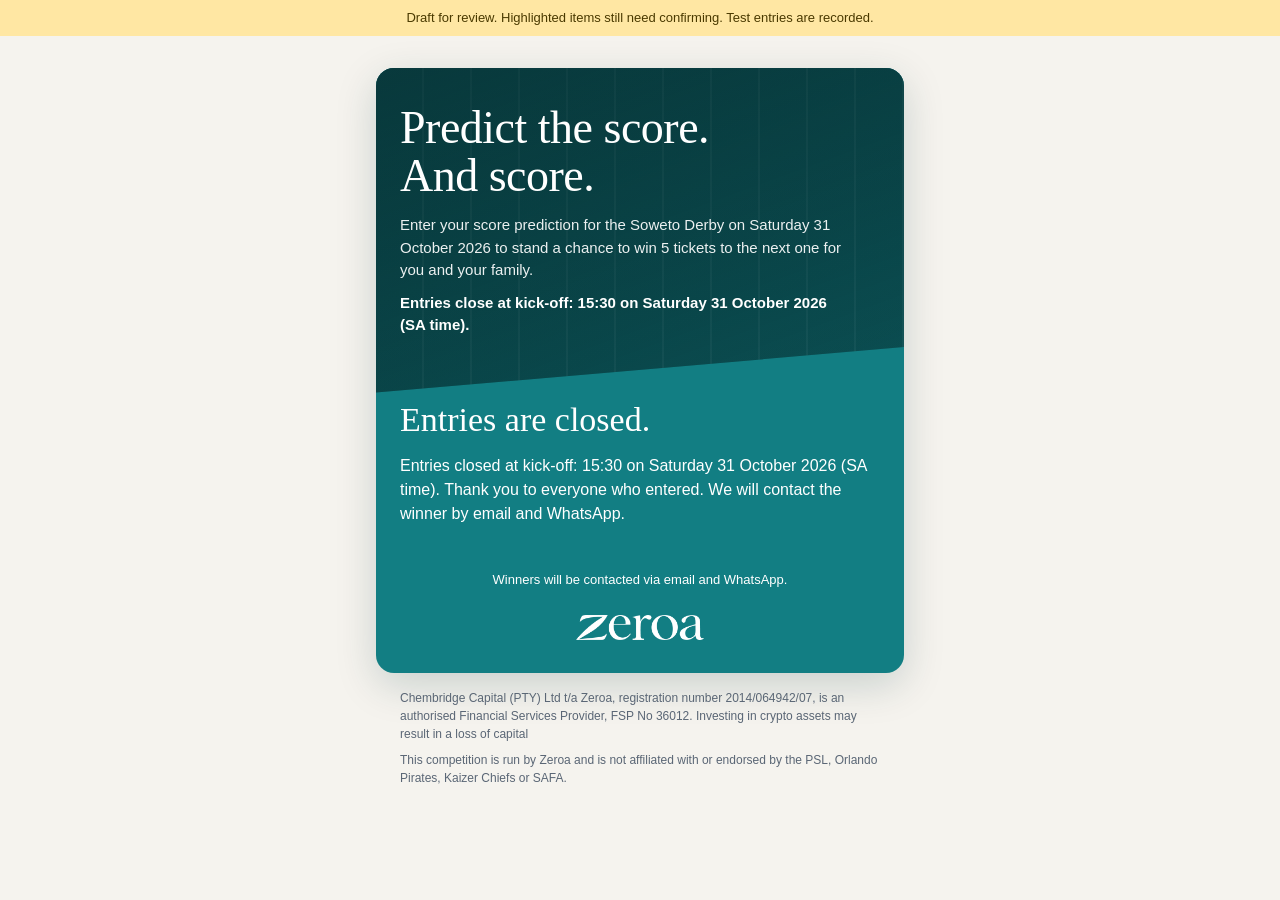
==== index.html @ 10030a1c "Credit partner referral code from ?ref= to CRM Referral_Code and the Join Zeroa link Co-Authored-By:" ====
<!DOCTYPE html>
<html lang="en">
<head>
  <meta charset="UTF-8">
  <meta name="viewport" content="width=device-width, initial-scale=1">
  <meta name="robots" content="noindex">
  <title>Predict the score. And score. | Zeroa</title>
  <meta name="description" content="Predict the full-time score of the Soweto Derby and stand a chance to win 5 tickets to the next Soweto Derby. Free to enter, 18+ only.">
  <link rel="stylesheet" href="style.css?v=4">
</head>
<body>
  <div class="draft-bar" id="draft-bar">Draft for review. Highlighted items still need confirming, and entries are not recorded yet.</div>

  <div class="shell">
    <main class="card" id="card">

      <header class="hero">
        <h1>Predict the score.<br>And score.</h1>
        <p>Enter your score prediction for the Soweto Derby on Saturday 31 October 2026 to stand a chance to win 5 tickets to the next one for you and your family.</p>
        <p class="closes">Entries close at kick-off: <span class="js-close"></span>.</p>
      </header>

      <form class="body entry" id="entry" novalidate>
        <div class="match" role="group" aria-label="Your score prediction" aria-describedby="score-hint">
          <span class="team home">Orlando Pirates</span>
          <input class="score" id="f_pirates" required type="text" inputmode="numeric" pattern="[0-9]*" maxlength="2" aria-label="Orlando Pirates goals" autocomplete="off">
          <span class="dash" aria-hidden="true">-</span>
          <input class="score" id="f_chiefs" required type="text" inputmode="numeric" pattern="[0-9]*" maxlength="2" aria-label="Kaizer Chiefs goals" autocomplete="off">
          <span class="team">Kaizer Chiefs</span>
        </div>
        <p class="hint" id="score-hint">Full-time score, Saturday 31 October 2026</p>
        <div class="err" id="e_score">Enter a score for both teams (0 to 20).</div>

        <div class="grid">
          <div class="field">
            <label class="lbl" for="f_first">First name</label>
            <input class="txt" id="f_first" required type="text" autocomplete="given-name" maxlength="60">
            <div class="err" id="e_first">Enter your first name.</div>
          </div>
          <div class="field">
            <label class="lbl" for="f_last">Last name</label>
            <input class="txt" id="f_last" required type="text" autocomplete="family-name" maxlength="60">
            <div class="err" id="e_last">Enter your last name.</div>
          </div>
          <div class="field full">
            <label class="lbl" for="f_email">Email</label>
            <input class="txt" id="f_email" required type="email" autocomplete="email" maxlength="100">
            <div class="err" id="e_email">Enter a valid email address.</div>
          </div>
          <div class="field full">
            <label class="lbl" for="f_mobile">Mobile number</label>
            <input class="txt" id="f_mobile" required type="tel" autocomplete="tel" maxlength="20" placeholder="082 123 4567">
            <div class="err" id="e_mobile">Enter a South African mobile number.</div>
          </div>
        </div>

        <label class="tick"><input type="checkbox" id="f_adult" required><span data-say="adult">I am 18 or older and live in South Africa.</span></label>
        <div class="err" id="e_adult">You must be 18 or older and live in South Africa to enter.</div>
        <label class="tick"><input type="checkbox" id="f_rules" required><span data-say="rules">I accept the <a href="rules.html" target="_blank" rel="noopener">competition rules</a>.</span></label>
        <div class="err" id="e_rules">Tick the box to accept the rules.</div>

        <button type="submit" class="go" id="go">Enter now</button>
        <div class="err" id="e_send" role="alert">We couldn't confirm your entry. Check your connection and try again. If you have already entered with this email or mobile number, your first entry stands.</div>
        <p class="notice">Free to enter, one entry per person. Zeroa uses your details to run this competition and contact the winner, and keeps them as the law requires. Read <a href="rules.html#privacy" target="_blank" rel="noopener">how we use your details</a> and our <a href="https://www.zeroa.io/privacy-policy" target="_blank" rel="noopener">privacy policy</a>.</p>
      </form>

      <section class="done" id="done" tabindex="-1">
        <h2>You're in.</h2>
        <p>Your prediction:</p>
        <div class="pick" id="pick"></div>
        <p>Entries close at kick-off: <span class="js-close"></span>. If you win, we will contact you by email and WhatsApp within 3 business days of the draw. <span class="tbc">TBC: contact window</span></p>
        <p>Only your first entry counts, so there is no need to enter again.</p>
        <p>You don't need a Zeroa account to enter or to win.</p>
        <a class="join" href="https://www.zeroa.io/" target="_blank" rel="noopener">Join Zeroa</a>
      </section>

      <section class="closed" id="closed" tabindex="-1">
        <h2>Entries are closed.</h2>
        <p>Entries closed at kick-off: <span class="js-close"></span>. Thank you to everyone who entered. We will contact the winner by email and WhatsApp.</p>
      </section>

      <p class="disclaimer">Winners will be contacted via email and WhatsApp.</p>

      <div class="brand"><img src="zeroa-wordmark.png" alt="Zeroa" width="470" height="90"></div>
    </main>

    <footer class="foot">
      <p>Chembridge Capital (PTY) Ltd t/a Zeroa, registration number 2014/064942/07, is an authorised Financial Services Provider, FSP No 36012. Investing in crypto assets may result in a loss of capital</p>
      <p>This competition is run by Zeroa and is not affiliated with or endorsed by the PSL, Orlando Pirates, Kaizer Chiefs or SAFA.</p>
    </footer>
  </div>

  <iframe name="zf_hidden" id="zf_hidden" title="" style="display:none"></iframe>

  <script>
    // Go-live: replace every TBC here and in rules.html with confirmed wording, then switch DRAFT off. That needs
    // Adam's sign-off, the reg 11(5) independent overseer and the attorney's view on Lotteries Act s56(a).
    var CFG = {
      DRAFT: true,
      CLOSE_AT: '2026-10-31T15:30:00+02:00',      // kick-off per Pirates, Chiefs and Stadium Management SA (26 Oct); the Zoho form closes itself at the same moment
      CLOSE_TEXT: '15:30 on Saturday 31 October 2026 (SA time)',
      CAMPAIGN: 'Soweto Derby 31 Oct 2026',
      VERSION: 'SOWETO-v4 26 Oct 2026',
      DELETE_AFTER: '31-Mar-2030'   // CRM Delete After: 3 years (rules 10.2 and 11.1) after the 13 Mar 2027 prize match
    };
    // Zoho form ZeroaSowetoDerby2026 (portal helloze1), mapped to CRM Competition_Entries; its htmlRecords/submit
    // address, the HTML perma and the field link names from Share > Embed > HTML & CSS
    var ZF = {
      action: 'https://forms.zohopublic.com/helloze1/form/ZeroaSowetoDerby2026/formperma/LdjLZlXxpgjAuLz-WsGTv6Q0yoEVy_QcrQnHkFCcOzg/htmlRecords/submit',
      perma: 'LdjLZlXxpgjAuLz-WsGTv6Q0yoEVy_QcrQnHkFCcOzg',
      names: {
        entry: 'SingleLine', first: 'SingleLine1', last: 'SingleLine2', email: 'Email', mobile: 'PhoneNumber_countrycode',
        pirates: 'Number', chiefs: 'Number1', adult: 'DecisionBox1', rules: 'DecisionBox2',
        campaign: 'SingleLine3', version: 'SingleLine7', channel: 'Dropdown',
        utm_source: 'SingleLine4', utm_medium: 'SingleLine5', utm_campaign: 'SingleLine6',
        delete_after: 'Date', wording: 'MultiLine', referral: 'SingleLine8'
      }
    };
    // ?ref=<8-character Zeroa referral code> credits a partner: it goes to CRM Referral_Code with the entry and onto
    // the Join Zeroa link, so a Zeroa sign-up from here is credited too. Kept on the device, so a visitor who scanned
    // a partner QR and comes back later through a plain link still credits that partner.
    var REF = (function () {
      var ok = function (v) { v = (v || '').trim().toUpperCase(); return /^[A-Z0-9]{8}$/.test(v) ? v : ''; };
      var got = ok(new URLSearchParams(location.search).get('ref'));
      try { if (got) localStorage.setItem('zeroa-soweto-ref', got); else got = ok(localStorage.getItem('zeroa-soweto-ref')); } catch (e) {}
      return got;
    })();
    var LIVE = /^https:\/\/forms\.zohopublic\.com\//.test(ZF.action) && ZF.perma !== '';
    var KEY = 'zeroa-soweto-2026-10-31' + (LIVE && !CFG.DRAFT ? '' : '-draft');
    var OK_MESSAGE = 'zeroa-soweto-ok';   // ok.html sends this once Zoho has accepted the entry and redirected to it
    // same check the Amone form uses: anything that passes here, Zoho also accepts (tested 30 Sep)
    var EMAIL = /^[^@\s,]+@([A-Za-z0-9]([A-Za-z0-9-]*[A-Za-z0-9])?\.)+[A-Za-z]{2,}$/;

    var $ = function (id) { return document.getElementById(id); };
    if (CFG.DRAFT || !LIVE || document.querySelector('.tbc')) document.body.classList.add('draft');
    if (LIVE) $('draft-bar').textContent = 'Draft for review. Highlighted items still need confirming. Test entries are recorded.';
    Array.prototype.forEach.call(document.querySelectorAll('.js-close'), function (el) { el.textContent = CFG.CLOSE_TEXT; });
    if (REF) document.querySelector('.join').href = 'https://www.zeroa.io/?ref=' + REF;

    function store(get, value) {
      try { if (get) return JSON.parse(localStorage.getItem(KEY)); localStorage.setItem(KEY, JSON.stringify(value)); } catch (e) {}
      return null;
    }
    function isClosed() { return Date.now() >= new Date(CFG.CLOSE_AT).getTime(); }
    function show(state) { $('card').className = 'card' + (state ? ' state-' + state : ''); if (state) $(state).focus(); }
    function showDone(p, c) { $('pick').textContent = 'Orlando Pirates ' + p + ' - ' + c + ' Kaizer Chiefs'; show('done'); }

    // 082 123 4567, 0821234567, 821234567, +27 82 123 4567, +27 (0)82 123 4567, 0027821234567 and 27821234567 all
    // become +27821234567; landlines, 0800, 086x and 087 numbers are refused
    function mobile(raw) {
      var d = raw.replace(/[\s\-().]/g, '').replace(/^00/, '+').replace(/^\+?270/, '0');
      if (/^0(6\d|7\d|8[1-5])\d{7}$/.test(d)) return '+27' + d.slice(1);
      if (/^(6\d|7\d|8[1-5])\d{7}$/.test(d)) return '+27' + d;
      if (/^\+?27(6\d|7\d|8[1-5])\d{7}$/.test(d)) return '+' + d.replace(/^\+/, '');
      return '';
    }
    function goals(el) { var v = el.value.trim(); return /^\d{1,2}$/.test(v) && +v <= 20 ? String(+v) : ''; }
    function mark(id, ok, els) {
      $('e_' + id).classList.toggle('show', !ok);
      (els || [$('f_' + id)]).forEach(function (el) {
        if (el.type !== 'checkbox') el.classList.toggle('bad', !ok);
        el.setAttribute('aria-invalid', ok ? 'false' : 'true');
        if (ok) el.removeAttribute('aria-describedby'); else el.setAttribute('aria-describedby', 'e_' + id);
      });
      return ok;
    }
    function say(name) { return document.querySelector('[data-say="' + name + '"]').textContent.replace(/\s+/g, ' ').trim(); }

    // Posts through the hidden frame and waits for Zoho's thank-you redirect to land on ok.html. A duplicate email or
    // mobile, a closed form or a bad field gets a Zoho error page instead, so no message arrives and the visitor is told.
    function send(fields, done, fail) {
      var frame = $('zf_hidden'), timer;
      function finish(ok) { clearTimeout(timer); window.removeEventListener('message', listen); ok ? done() : fail(); }
      function listen(ev) { if (ev.source === frame.contentWindow && ev.data === OK_MESSAGE) finish(true); }
      window.addEventListener('message', listen);
      timer = setTimeout(function () { finish(false); }, 20000);
      var f = document.createElement('form');
      f.method = 'POST'; f.action = ZF.action; f.target = 'zf_hidden'; f.style.display = 'none';
      function add(name, value) { var i = document.createElement('input'); i.type = 'hidden'; i.name = name; i.value = value; f.appendChild(i); }
      add('formperma', ZF.perma);
      add('zf_redirect_url', new URL('ok.html', location.href).href);
      Object.keys(fields).forEach(function (k) { if (fields[k] !== null) add(ZF.names[k], fields[k]); });
      document.body.appendChild(f); f.submit(); f.remove();
    }

    $('entry').addEventListener('submit', function (ev) {
      ev.preventDefault();
      if (isClosed()) { show('closed'); return; }
      $('e_send').classList.remove('show');
      var p = goals($('f_pirates')), c = goals($('f_chiefs'));
      var first = $('f_first').value.trim(), last = $('f_last').value.trim();
      var email = $('f_email').value.trim(), mob = mobile($('f_mobile').value);
      var ok = mark('score', p !== '' && c !== '', [$('f_pirates'), $('f_chiefs')])
        & mark('first', !!first) & mark('last', !!last) & mark('email', EMAIL.test(email)) & mark('mobile', !!mob)
        & mark('adult', $('f_adult').checked) & mark('rules', $('f_rules').checked);
      if (!ok) { document.querySelector('[aria-invalid="true"]').focus(); return; }

      var q = new URLSearchParams(location.search);
      var param = function (k) { return (q.get(k) || '').slice(0, 100); };
      var fields = {
        // CRM has no score fields yet, so the record name carries the prediction
        entry: (first + ' ' + last).slice(0, 90) + ' | Pirates ' + p + '-' + c + ' Chiefs',
        first: first, last: last, email: email, mobile: mob, pirates: p, chiefs: c,
        adult: 'on', rules: 'on',   // Zoho rejects a tick sent as anything but "on"
        campaign: CFG.CAMPAIGN, version: CFG.VERSION,
        channel: param('utm_medium').toLowerCase() === 'qr' ? 'QR' : 'Link',
        utm_source: param('utm_source'), utm_medium: param('utm_medium'), utm_campaign: param('utm_campaign'),
        delete_after: CFG.DELETE_AFTER,
        referral: REF || null,
        // the exact wording each person agreed to, kept with their entry
        wording: [CFG.VERSION, 'Ticked: ' + say('adult'), 'Ticked: ' + say('rules')].join('\n')
      };
      function done() { store(false, { p: p, c: c, at: new Date().toISOString() }); showDone(p, c); }
      if (!LIVE) { done(); return; }
      var go = $('go');
      go.disabled = true; go.textContent = 'Sending...';
      send(fields, done, function () {
        go.disabled = false; go.textContent = 'Enter now';
        $('e_send').classList.add('show');
        go.focus();
      });
    });

    // keep the score boxes to digits
    ['f_pirates', 'f_chiefs'].forEach(function (id) {
      $(id).addEventListener('input', function () { this.value = this.value.replace(/\D/g, '').slice(0, 2); });
    });

    // ?new=1 lets a tester enter again from the same device
    var seen = new URLSearchParams(location.search).get('new') === '1' ? null : store(true);
    if (isClosed()) $('card').className = 'card state-closed';
    else if (seen && seen.p !== undefined) showDone(seen.p, seen.c);

    // a page left open switches to closed at kick-off; the submit handler and the Zoho form also refuse late entries
    var left = new Date(CFG.CLOSE_AT).getTime() - Date.now();
    if (left > 0 && left < 2147483647) setTimeout(function () { if (!/state-done/.test($('card').className)) show('closed'); }, left);
  </script>
</body>
</html>
---- style.css ----
/* Soweto Derby competition: Adam Kramer's slide 6 mock (teal card on cream), brand tokens from Zeroa KB build/cream/brand.css */
:root {
  --bg: #f5f3ee;
  --ink: #1e2a38;
  --muted: #5a6675;
  --teal: #127e83;
  --teal-deep: #0b5357;
  --teal-dark: #08393c;
  --line: rgba(255, 255, 255, 0.28);
  --bad: #ffb4a8;
  --serif: Georgia, "Georgia Pro", "Times New Roman", serif;
  --sans: "Segoe UI", Arial, Helvetica, sans-serif;
}
* { box-sizing: border-box; }
html, body { margin: 0; padding: 0; }
body { background: var(--bg); color: var(--ink); font: 16px/1.5 var(--sans); -webkit-text-size-adjust: 100%; }
a { color: inherit; }

/* review build only: shows until DRAFT is switched off in the page script */
.draft-bar { display: none; background: #ffe7a3; color: #4a3a00; font-size: 13px; padding: 8px 16px; text-align: center; }
.draft .draft-bar { display: block; }
.tbc { display: none; }
.draft .tbc { display: inline; background: #ffe7a3; color: #4a3a00; border-radius: 3px; padding: 0 4px; font-size: 0.85em; font-weight: 600; }

.shell { max-width: 560px; margin: 0 auto; padding: 0 0 32px; }
.card { background: var(--teal); color: #fff; overflow: hidden; }
@media (min-width: 600px) { .shell { padding: 32px 16px 48px; } .card { border-radius: 18px; box-shadow: 0 12px 40px rgba(8, 57, 60, 0.18); } }

/* hero: Adam's photo goes in --hero-img when he sends it; until then a pitch-line gradient holds the space */
.hero { position: relative; padding: 36px 24px 56px; background:
    linear-gradient(160deg, rgba(8, 57, 60, 0.55), rgba(8, 57, 60, 0.15)),
    var(--hero-img, repeating-linear-gradient(90deg, transparent 0 46px, rgba(255, 255, 255, 0.05) 46px 48px)),
    linear-gradient(160deg, var(--teal-dark), var(--teal-deep));
  background-size: cover; background-position: center; clip-path: polygon(0 0, 100% 0, 100% 86%, 0 100%); }
.hero h1 { font: 400 clamp(34px, 9vw, 46px)/1.05 var(--serif); margin: 0 0 14px; letter-spacing: -0.5px; }
.hero p { margin: 0; max-width: 30em; font-size: 15px; color: rgba(255, 255, 255, 0.92); }
.hero .closes { margin-top: 10px; font-weight: 600; color: #fff; }

.body { padding: 8px 24px 28px; }
.match { display: grid; grid-template-columns: 1fr auto auto auto 1fr; align-items: center; gap: 10px; margin: 6px 0 4px; }
.match .team { font-weight: 600; font-size: 16px; line-height: 1.2; }
.match .team.home { text-align: right; }
.match .dash { font-size: 22px; opacity: 0.85; }
.score { width: 54px; height: 54px; border: 2px solid transparent; border-radius: 10px; background: #fff; color: var(--ink);
  font: 600 26px var(--sans); text-align: center; -moz-appearance: textfield; }
.score::-webkit-outer-spin-button, .score::-webkit-inner-spin-button { -webkit-appearance: none; margin: 0; }
.hint { font-size: 13px; color: #fff; text-align: center; margin: 4px 0 18px; }

.grid { display: grid; grid-template-columns: 1fr 1fr; gap: 0 14px; }
.field { margin-bottom: 12px; }
.field.full { grid-column: 1 / -1; }
@media (max-width: 380px) { .grid { grid-template-columns: 1fr; } }
label.lbl { display: block; font-size: 14px; font-weight: 500; margin-bottom: 4px; }
input.txt { width: 100%; height: 46px; border: 2px solid transparent; border-radius: 10px; background: #fff; color: var(--ink); padding: 10px 12px; font: 16px var(--sans); }
input.bad, .score.bad { border-color: var(--bad); }
input.txt:focus, .score:focus { outline: none; border-color: #ffd36b; }
.err { display: none; background: #fff1ef; color: #a1261b; font-size: 13px; font-weight: 600; border-radius: 6px; padding: 4px 8px; margin-top: 6px; }
.err.show { display: block; }

.tick { display: flex; gap: 10px; align-items: flex-start; margin: 10px 0 2px; font-size: 14px; cursor: pointer; }
.tick input { width: 20px; height: 20px; min-width: 20px; margin: 1px 0 0; accent-color: #fff; cursor: pointer; }
.go { display: block; width: 100%; margin-top: 18px; border: 0; border-radius: 28px; background: #fff; color: var(--teal-deep);
  font: 700 17px var(--sans); padding: 15px 0; cursor: pointer; }
.go:hover { background: #e9f4f4; }
.go:focus-visible, .tick input:focus-visible { outline: 3px solid #ffd36b; outline-offset: 2px; }
.notice { font-size: 12.5px; color: #fff; margin: 12px 0 0; }
.go:disabled { opacity: 0.7; cursor: wait; }

.disclaimer { margin: 0; padding: 0 24px 4px; font-size: 13px; color: #fff; text-align: center; }

.brand { text-align: center; padding: 22px 24px 26px; }
.brand img { width: 128px; height: auto; filter: brightness(0) invert(1); }

.done, .closed { display: none; padding: 8px 24px 28px; }
.done h2, .closed h2 { font: 400 34px/1.1 var(--serif); margin: 0 0 12px; }
.pick { background: rgba(8, 57, 60, 0.35); border-radius: 12px; padding: 14px 16px; margin: 14px 0; font-size: 18px; font-weight: 600; text-align: center; }
.join { display: inline-block; margin-top: 8px; background: #fff; color: var(--teal-deep); border-radius: 22px; padding: 11px 20px; font-weight: 700; text-decoration: none; }
.state-done .entry, .state-closed .entry { display: none; }
.state-done .done { display: block; }
.state-closed .closed { display: block; }

.foot { color: var(--muted); font-size: 12px; line-height: 1.5; padding: 16px 24px 0; }
.foot p { margin: 0 0 8px; }

/* rules page */
.doc { max-width: 760px; margin: 0 auto; padding: 24px 20px 48px; color: var(--ink); }
.doc h1 { font: 400 32px/1.15 var(--serif); color: var(--teal-deep); margin: 8px 0 4px; }
.doc h2 { font: 600 17px var(--sans); color: var(--teal-deep); margin: 26px 0 8px; }
.doc p, .doc li { font-size: 15px; }
.doc ol, .doc ul { padding-left: 22px; }
.doc .meta { color: var(--muted); font-size: 14px; }
.doc .back { color: var(--teal-deep); font-weight: 600; text-decoration: none; }
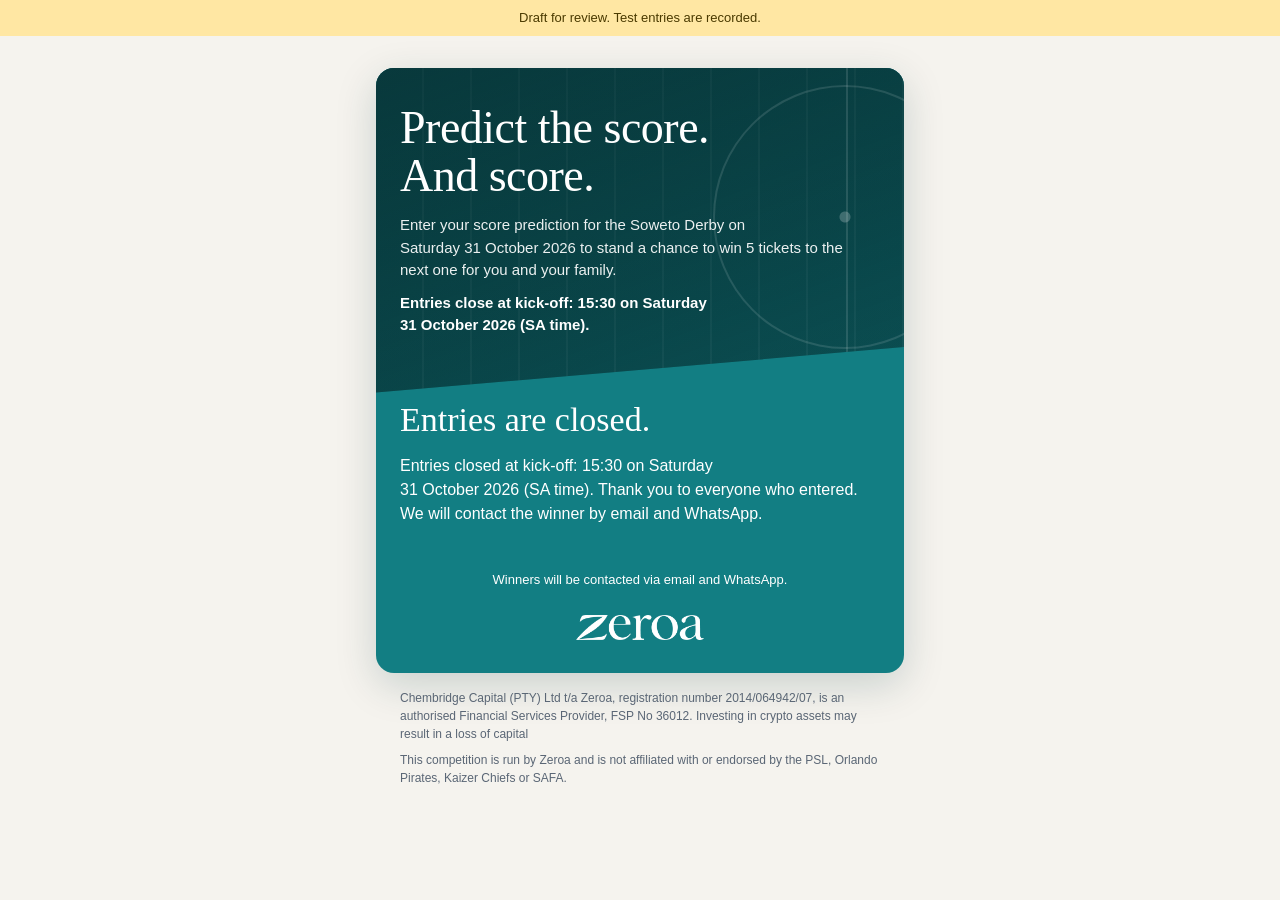
==== commit 6392d01f: "Polish: pitch markings in the hero, clean line wraps, accurate draft bar Co-Authored-By: Claude Opus" ====
--- a/index.html
+++ b/index.html
@@ -1,239 +1,252 @@
-<!DOCTYPE html>
-<html lang="en">
-<head>
-  <meta charset="UTF-8">
-  <meta name="viewport" content="width=device-width, initial-scale=1">
-  <meta name="robots" content="noindex">
-  <title>Predict the score. And score. | Zeroa</title>
-  <meta name="description" content="Predict the full-time score of the Soweto Derby and stand a chance to win 5 tickets to the next Soweto Derby. Free to enter, 18+ only.">
-  <link rel="stylesheet" href="style.css?v=4">
-</head>
-<body>
-  <div class="draft-bar" id="draft-bar">Draft for review. Highlighted items still need confirming, and entries are not recorded yet.</div>
-
-  <div class="shell">
-    <main class="card" id="card">
-
-      <header class="hero">
-        <h1>Predict the score.<br>And score.</h1>
-        <p>Enter your score prediction for the Soweto Derby on Saturday 31 October 2026 to stand a chance to win 5 tickets to the next one for you and your family.</p>
-        <p class="closes">Entries close at kick-off: <span class="js-close"></span>.</p>
-      </header>
-
-      <form class="body entry" id="entry" novalidate>
-        <div class="match" role="group" aria-label="Your score prediction" aria-describedby="score-hint">
-          <span class="team home">Orlando Pirates</span>
-          <input class="score" id="f_pirates" required type="text" inputmode="numeric" pattern="[0-9]*" maxlength="2" aria-label="Orlando Pirates goals" autocomplete="off">
-          <span class="dash" aria-hidden="true">-</span>
-          <input class="score" id="f_chiefs" required type="text" inputmode="numeric" pattern="[0-9]*" maxlength="2" aria-label="Kaizer Chiefs goals" autocomplete="off">
-          <span class="team">Kaizer Chiefs</span>
-        </div>
-        <p class="hint" id="score-hint">Full-time score, Saturday 31 October 2026</p>
-        <div class="err" id="e_score">Enter a score for both teams (0 to 20).</div>
-
-        <div class="grid">
-          <div class="field">
-            <label class="lbl" for="f_first">First name</label>
-            <input class="txt" id="f_first" required type="text" autocomplete="given-name" maxlength="60">
-            <div class="err" id="e_first">Enter your first name.</div>
-          </div>
-          <div class="field">
-            <label class="lbl" for="f_last">Last name</label>
-            <input class="txt" id="f_last" required type="text" autocomplete="family-name" maxlength="60">
-            <div class="err" id="e_last">Enter your last name.</div>
-          </div>
-          <div class="field full">
-            <label class="lbl" for="f_email">Email</label>
-            <input class="txt" id="f_email" required type="email" autocomplete="email" maxlength="100">
-            <div class="err" id="e_email">Enter a valid email address.</div>
-          </div>
-          <div class="field full">
-            <label class="lbl" for="f_mobile">Mobile number</label>
-            <input class="txt" id="f_mobile" required type="tel" autocomplete="tel" maxlength="20" placeholder="082 123 4567">
-            <div class="err" id="e_mobile">Enter a South African mobile number.</div>
-          </div>
-        </div>
-
-        <label class="tick"><input type="checkbox" id="f_adult" required><span data-say="adult">I am 18 or older and live in South Africa.</span></label>
-        <div class="err" id="e_adult">You must be 18 or older and live in South Africa to enter.</div>
-        <label class="tick"><input type="checkbox" id="f_rules" required><span data-say="rules">I accept the <a href="rules.html" target="_blank" rel="noopener">competition rules</a>.</span></label>
-        <div class="err" id="e_rules">Tick the box to accept the rules.</div>
-
-        <button type="submit" class="go" id="go">Enter now</button>
-        <div class="err" id="e_send" role="alert">We couldn't confirm your entry. Check your connection and try again. If you have already entered with this email or mobile number, your first entry stands.</div>
-        <p class="notice">Free to enter, one entry per person. Zeroa uses your details to run this competition and contact the winner, and keeps them as the law requires. Read <a href="rules.html#privacy" target="_blank" rel="noopener">how we use your details</a> and our <a href="https://www.zeroa.io/privacy-policy" target="_blank" rel="noopener">privacy policy</a>.</p>
-      </form>
-
-      <section class="done" id="done" tabindex="-1">
-        <h2>You're in.</h2>
-        <p>Your prediction:</p>
-        <div class="pick" id="pick"></div>
-        <p>Entries close at kick-off: <span class="js-close"></span>. If you win, we will contact you by email and WhatsApp within 3 business days of the draw. <span class="tbc">TBC: contact window</span></p>
-        <p>Only your first entry counts, so there is no need to enter again.</p>
-        <p>You don't need a Zeroa account to enter or to win.</p>
-        <a class="join" href="https://www.zeroa.io/" target="_blank" rel="noopener">Join Zeroa</a>
-      </section>
-
-      <section class="closed" id="closed" tabindex="-1">
-        <h2>Entries are closed.</h2>
-        <p>Entries closed at kick-off: <span class="js-close"></span>. Thank you to everyone who entered. We will contact the winner by email and WhatsApp.</p>
-      </section>
-
-      <p class="disclaimer">Winners will be contacted via email and WhatsApp.</p>
-
-      <div class="brand"><img src="zeroa-wordmark.png" alt="Zeroa" width="470" height="90"></div>
-    </main>
-
-    <footer class="foot">
-      <p>Chembridge Capital (PTY) Ltd t/a Zeroa, registration number 2014/064942/07, is an authorised Financial Services Provider, FSP No 36012. Investing in crypto assets may result in a loss of capital</p>
-      <p>This competition is run by Zeroa and is not affiliated with or endorsed by the PSL, Orlando Pirates, Kaizer Chiefs or SAFA.</p>
-    </footer>
-  </div>
-
-  <iframe name="zf_hidden" id="zf_hidden" title="" style="display:none"></iframe>
-
-  <script>
-    // Go-live: replace every TBC here and in rules.html with confirmed wording, then switch DRAFT off. That needs
-    // Adam's sign-off, the reg 11(5) independent overseer and the attorney's view on Lotteries Act s56(a).
-    var CFG = {
-      DRAFT: true,
-      CLOSE_AT: '2026-10-31T15:30:00+02:00',      // kick-off per Pirates, Chiefs and Stadium Management SA (26 Oct); the Zoho form closes itself at the same moment
-      CLOSE_TEXT: '15:30 on Saturday 31 October 2026 (SA time)',
-      CAMPAIGN: 'Soweto Derby 31 Oct 2026',
-      VERSION: 'SOWETO-v4 26 Oct 2026',
-      DELETE_AFTER: '31-Mar-2030'   // CRM Delete After: 3 years (rules 10.2 and 11.1) after the 13 Mar 2027 prize match
-    };
-    // Zoho form ZeroaSowetoDerby2026 (portal helloze1), mapped to CRM Competition_Entries; its htmlRecords/submit
-    // address, the HTML perma and the field link names from Share > Embed > HTML & CSS
-    var ZF = {
-      action: 'https://forms.zohopublic.com/helloze1/form/ZeroaSowetoDerby2026/formperma/LdjLZlXxpgjAuLz-WsGTv6Q0yoEVy_QcrQnHkFCcOzg/htmlRecords/submit',
-      perma: 'LdjLZlXxpgjAuLz-WsGTv6Q0yoEVy_QcrQnHkFCcOzg',
-      names: {
-        entry: 'SingleLine', first: 'SingleLine1', last: 'SingleLine2', email: 'Email', mobile: 'PhoneNumber_countrycode',
-        pirates: 'Number', chiefs: 'Number1', adult: 'DecisionBox1', rules: 'DecisionBox2',
-        campaign: 'SingleLine3', version: 'SingleLine7', channel: 'Dropdown',
-        utm_source: 'SingleLine4', utm_medium: 'SingleLine5', utm_campaign: 'SingleLine6',
-        delete_after: 'Date', wording: 'MultiLine', referral: 'SingleLine8'
-      }
-    };
-    // ?ref=<8-character Zeroa referral code> credits a partner: it goes to CRM Referral_Code with the entry and onto
-    // the Join Zeroa link, so a Zeroa sign-up from here is credited too. Kept on the device, so a visitor who scanned
-    // a partner QR and comes back later through a plain link still credits that partner.
-    var REF = (function () {
-      var ok = function (v) { v = (v || '').trim().toUpperCase(); return /^[A-Z0-9]{8}$/.test(v) ? v : ''; };
-      var got = ok(new URLSearchParams(location.search).get('ref'));
-      try { if (got) localStorage.setItem('zeroa-soweto-ref', got); else got = ok(localStorage.getItem('zeroa-soweto-ref')); } catch (e) {}
-      return got;
-    })();
-    var LIVE = /^https:\/\/forms\.zohopublic\.com\//.test(ZF.action) && ZF.perma !== '';
-    var KEY = 'zeroa-soweto-2026-10-31' + (LIVE && !CFG.DRAFT ? '' : '-draft');
-    var OK_MESSAGE = 'zeroa-soweto-ok';   // ok.html sends this once Zoho has accepted the entry and redirected to it
-    // same check the Amone form uses: anything that passes here, Zoho also accepts (tested 30 Sep)
-    var EMAIL = /^[^@\s,]+@([A-Za-z0-9]([A-Za-z0-9-]*[A-Za-z0-9])?\.)+[A-Za-z]{2,}$/;
-
-    var $ = function (id) { return document.getElementById(id); };
-    if (CFG.DRAFT || !LIVE || document.querySelector('.tbc')) document.body.classList.add('draft');
-    if (LIVE) $('draft-bar').textContent = 'Draft for review. Highlighted items still need confirming. Test entries are recorded.';
-    Array.prototype.forEach.call(document.querySelectorAll('.js-close'), function (el) { el.textContent = CFG.CLOSE_TEXT; });
-    if (REF) document.querySelector('.join').href = 'https://www.zeroa.io/?ref=' + REF;
-
-    function store(get, value) {
-      try { if (get) return JSON.parse(localStorage.getItem(KEY)); localStorage.setItem(KEY, JSON.stringify(value)); } catch (e) {}
-      return null;
-    }
-    function isClosed() { return Date.now() >= new Date(CFG.CLOSE_AT).getTime(); }
-    function show(state) { $('card').className = 'card' + (state ? ' state-' + state : ''); if (state) $(state).focus(); }
-    function showDone(p, c) { $('pick').textContent = 'Orlando Pirates ' + p + ' - ' + c + ' Kaizer Chiefs'; show('done'); }
-
-    // 082 123 4567, 0821234567, 821234567, +27 82 123 4567, +27 (0)82 123 4567, 0027821234567 and 27821234567 all
-    // become +27821234567; landlines, 0800, 086x and 087 numbers are refused
-    function mobile(raw) {
-      var d = raw.replace(/[\s\-().]/g, '').replace(/^00/, '+').replace(/^\+?270/, '0');
-      if (/^0(6\d|7\d|8[1-5])\d{7}$/.test(d)) return '+27' + d.slice(1);
-      if (/^(6\d|7\d|8[1-5])\d{7}$/.test(d)) return '+27' + d;
-      if (/^\+?27(6\d|7\d|8[1-5])\d{7}$/.test(d)) return '+' + d.replace(/^\+/, '');
-      return '';
-    }
-    function goals(el) { var v = el.value.trim(); return /^\d{1,2}$/.test(v) && +v <= 20 ? String(+v) : ''; }
-    function mark(id, ok, els) {
-      $('e_' + id).classList.toggle('show', !ok);
-      (els || [$('f_' + id)]).forEach(function (el) {
-        if (el.type !== 'checkbox') el.classList.toggle('bad', !ok);
-        el.setAttribute('aria-invalid', ok ? 'false' : 'true');
-        if (ok) el.removeAttribute('aria-describedby'); else el.setAttribute('aria-describedby', 'e_' + id);
-      });
-      return ok;
-    }
-    function say(name) { return document.querySelector('[data-say="' + name + '"]').textContent.replace(/\s+/g, ' ').trim(); }
-
-    // Posts through the hidden frame and waits for Zoho's thank-you redirect to land on ok.html. A duplicate email or
-    // mobile, a closed form or a bad field gets a Zoho error page instead, so no message arrives and the visitor is told.
-    function send(fields, done, fail) {
-      var frame = $('zf_hidden'), timer;
-      function finish(ok) { clearTimeout(timer); window.removeEventListener('message', listen); ok ? done() : fail(); }
-      function listen(ev) { if (ev.source === frame.contentWindow && ev.data === OK_MESSAGE) finish(true); }
-      window.addEventListener('message', listen);
-      timer = setTimeout(function () { finish(false); }, 20000);
-      var f = document.createElement('form');
-      f.method = 'POST'; f.action = ZF.action; f.target = 'zf_hidden'; f.style.display = 'none';
-      function add(name, value) { var i = document.createElement('input'); i.type = 'hidden'; i.name = name; i.value = value; f.appendChild(i); }
-      add('formperma', ZF.perma);
-      add('zf_redirect_url', new URL('ok.html', location.href).href);
-      Object.keys(fields).forEach(function (k) { if (fields[k] !== null) add(ZF.names[k], fields[k]); });
-      document.body.appendChild(f); f.submit(); f.remove();
-    }
-
-    $('entry').addEventListener('submit', function (ev) {
-      ev.preventDefault();
-      if (isClosed()) { show('closed'); return; }
-      $('e_send').classList.remove('show');
-      var p = goals($('f_pirates')), c = goals($('f_chiefs'));
-      var first = $('f_first').value.trim(), last = $('f_last').value.trim();
-      var email = $('f_email').value.trim(), mob = mobile($('f_mobile').value);
-      var ok = mark('score', p !== '' && c !== '', [$('f_pirates'), $('f_chiefs')])
-        & mark('first', !!first) & mark('last', !!last) & mark('email', EMAIL.test(email)) & mark('mobile', !!mob)
-        & mark('adult', $('f_adult').checked) & mark('rules', $('f_rules').checked);
-      if (!ok) { document.querySelector('[aria-invalid="true"]').focus(); return; }
-
-      var q = new URLSearchParams(location.search);
-      var param = function (k) { return (q.get(k) || '').slice(0, 100); };
-      var fields = {
-        // CRM has no score fields yet, so the record name carries the prediction
-        entry: (first + ' ' + last).slice(0, 90) + ' | Pirates ' + p + '-' + c + ' Chiefs',
-        first: first, last: last, email: email, mobile: mob, pirates: p, chiefs: c,
-        adult: 'on', rules: 'on',   // Zoho rejects a tick sent as anything but "on"
-        campaign: CFG.CAMPAIGN, version: CFG.VERSION,
-        channel: param('utm_medium').toLowerCase() === 'qr' ? 'QR' : 'Link',
-        utm_source: param('utm_source'), utm_medium: param('utm_medium'), utm_campaign: param('utm_campaign'),
-        delete_after: CFG.DELETE_AFTER,
-        referral: REF || null,
-        // the exact wording each person agreed to, kept with their entry
-        wording: [CFG.VERSION, 'Ticked: ' + say('adult'), 'Ticked: ' + say('rules')].join('\n')
-      };
-      function done() { store(false, { p: p, c: c, at: new Date().toISOString() }); showDone(p, c); }
-      if (!LIVE) { done(); return; }
-      var go = $('go');
-      go.disabled = true; go.textContent = 'Sending...';
-      send(fields, done, function () {
-        go.disabled = false; go.textContent = 'Enter now';
-        $('e_send').classList.add('show');
-        go.focus();
-      });
-    });
-
-    // keep the score boxes to digits
-    ['f_pirates', 'f_chiefs'].forEach(function (id) {
-      $(id).addEventListener('input', function () { this.value = this.value.replace(/\D/g, '').slice(0, 2); });
-    });
-
-    // ?new=1 lets a tester enter again from the same device
-    var seen = new URLSearchParams(location.search).get('new') === '1' ? null : store(true);
-    if (isClosed()) $('card').className = 'card state-closed';
-    else if (seen && seen.p !== undefined) showDone(seen.p, seen.c);
-
-    // a page left open switches to closed at kick-off; the submit handler and the Zoho form also refuse late entries
-    var left = new Date(CFG.CLOSE_AT).getTime() - Date.now();
-    if (left > 0 && left < 2147483647) setTimeout(function () { if (!/state-done/.test($('card').className)) show('closed'); }, left);
-  </script>
-</body>
-</html>
+<!DOCTYPE html>
+<html lang="en">
+<head>
+  <meta charset="UTF-8">
+  <meta name="viewport" content="width=device-width, initial-scale=1">
+  <meta name="robots" content="noindex">
+  <title>Predict the score. And score. | Zeroa</title>
+  <meta name="description" content="Predict the full-time score of the Soweto Derby and stand a chance to win 5 tickets to the next Soweto Derby. Free to enter, 18+ only.">
+  <link rel="stylesheet" href="style.css?v=5">
+</head>
+<body>
+  <div class="draft-bar" id="draft-bar">Draft for review. Entries are not recorded yet.</div>
+
+  <div class="shell">
+    <main class="card" id="card">
+
+      <header class="hero">
+        <h1>Predict the score.<br>And score.</h1>
+        <p>Enter your score prediction for the Soweto Derby on Saturday&nbsp;31&nbsp;October&nbsp;2026 to stand a chance to win 5&nbsp;tickets to the next one for you and your&nbsp;family.</p>
+        <p class="closes">Entries close at kick-off: <span class="js-close"></span>.</p>
+      </header>
+
+      <form class="body entry" id="entry" novalidate>
+        <div class="match" role="group" aria-label="Your score prediction" aria-describedby="score-hint">
+          <span class="team home">Orlando Pirates</span>
+          <input class="score" id="f_pirates" required type="text" inputmode="numeric" pattern="[0-9]*" maxlength="2" aria-label="Orlando Pirates goals" autocomplete="off">
+          <span class="dash" aria-hidden="true">-</span>
+          <input class="score" id="f_chiefs" required type="text" inputmode="numeric" pattern="[0-9]*" maxlength="2" aria-label="Kaizer Chiefs goals" autocomplete="off">
+          <span class="team">Kaizer Chiefs</span>
+        </div>
+        <p class="hint" id="score-hint">Full-time score, Saturday 31 October 2026</p>
+        <div class="err" id="e_score">Enter a score for both teams (0 to 20).</div>
+
+        <div class="grid">
+          <div class="field">
+            <label class="lbl" for="f_first">First name</label>
+            <input class="txt" id="f_first" required type="text" autocomplete="given-name" maxlength="60">
+            <div class="err" id="e_first">Enter your first name.</div>
+          </div>
+          <div class="field">
+            <label class="lbl" for="f_last">Last name</label>
+            <input class="txt" id="f_last" required type="text" autocomplete="family-name" maxlength="60">
+            <div class="err" id="e_last">Enter your last name.</div>
+          </div>
+          <div class="field full">
+            <label class="lbl" for="f_email">Email</label>
+            <input class="txt" id="f_email" required type="email" autocomplete="email" maxlength="100">
+            <div class="err" id="e_email">Enter a valid email address.</div>
+          </div>
+          <div class="field full">
+            <label class="lbl" for="f_mobile">Mobile number</label>
+            <input class="txt" id="f_mobile" required type="tel" autocomplete="tel" maxlength="20" placeholder="082 123 4567">
+            <div class="err" id="e_mobile">Enter a South African mobile number.</div>
+          </div>
+        </div>
+
+        <label class="tick"><input type="checkbox" id="f_adult" required><span data-say="adult">I am 18 or older and live in South Africa.</span></label>
+        <div class="err" id="e_adult">You must be 18 or older and live in South Africa to enter.</div>
+        <label class="tick"><input type="checkbox" id="f_rules" required><span data-say="rules">I accept the <a href="rules.html" target="_blank" rel="noopener">competition rules</a>.</span></label>
+        <div class="err" id="e_rules">Tick the box to accept the rules.</div>
+        <label class="tick"><input type="checkbox" id="f_data" required><span data-say="data">I agree that my entry is stored with Zoho in the United States, as set out in <a href="rules.html#privacy" target="_blank" rel="noopener">rule 10</a>.</span></label>
+        <div class="err" id="e_data">Tick the box to agree to where your entry is stored.</div>
+
+        <button type="submit" class="go" id="go">Enter now</button>
+        <div class="err" id="e_send" role="alert">We couldn't confirm your entry. Check your connection and try again. If you have already entered with this email or mobile number, your first entry stands.</div>
+        <p class="notice">Free to enter, one entry per person. Zeroa uses your details to run this competition and contact the winner, and keeps them as the law requires. Read <a href="rules.html#privacy" target="_blank" rel="noopener">how we use your details</a> and our <a href="https://www.zeroa.io/privacy-policy" target="_blank" rel="noopener">privacy policy</a>.</p>
+      </form>
+
+      <section class="done" id="done" tabindex="-1">
+        <h2>You're in.</h2>
+        <p>Your prediction:</p>
+        <div class="pick" id="pick"></div>
+        <p>Entries close at kick-off: <span class="js-close"></span>. If you win, we will contact you by email and WhatsApp within 3 business days of the draw.</p>
+        <p>Only your first entry counts, so there is no need to enter again.</p>
+        <p>You don't need a Zeroa account to enter or to win.</p>
+        <a class="join" href="https://www.zeroa.io/" target="_blank" rel="noopener">Join Zeroa</a>
+      </section>
+
+      <section class="closed" id="closed" tabindex="-1">
+        <h2>Entries are closed.</h2>
+        <p>Entries closed at kick-off: <span class="js-close"></span>. Thank you to everyone who entered. We will contact the winner by email and WhatsApp.</p>
+        <p class="pick" id="result" hidden></p>
+      </section>
+
+      <p class="disclaimer">Winners will be contacted via email and WhatsApp.</p>
+
+      <div class="brand"><img src="zeroa-wordmark.png" alt="Zeroa" width="470" height="90"></div>
+    </main>
+
+    <footer class="foot">
+      <p>Chembridge Capital (PTY) Ltd t/a Zeroa, registration number 2014/064942/07, is an authorised Financial Services Provider, FSP No 36012. Investing in crypto assets may result in a loss of capital</p>
+      <p>This competition is run by Zeroa and is not affiliated with or endorsed by the PSL, Orlando Pirates, Kaizer Chiefs or SAFA.</p>
+    </footer>
+  </div>
+
+  <iframe name="zf_hidden" id="zf_hidden" title="" style="display:none"></iframe>
+
+  <script>
+    // Go-live: replace every TBC here and in rules.html with confirmed wording, then switch DRAFT off. That needs
+    // Adam's sign-off, the reg 11(5) independent overseer and the attorney's view on Lotteries Act s56(a).
+    var CFG = {
+      DRAFT: true,
+      CLOSE_AT: '2026-10-31T15:30:00+02:00',      // kick-off per Pirates, Chiefs and Stadium Management SA (26 Oct); the Zoho form closes itself at the same moment
+      CLOSE_TEXT: '15:30 on Saturday 31\u00a0October\u00a02026\u00a0(SA\u00a0time)',   // non-breaking spaces keep the date on one line
+      CAMPAIGN: 'Soweto Derby 31 Oct 2026',
+      VERSION: 'SOWETO-v5 26 Oct 2026',
+      RESULT: '',     // after the draw (rule 8.4): the official full-time score as 'Pirates-Chiefs', e.g. '2-1'
+      WINNER: '',     // the winner's name, only if the winner agrees to it being shown (rule 8.3)
+      DELETE_AFTER: '31-Mar-2030'   // CRM Delete After: 3 years (rules 10.2 and 11.1) after the 13 Mar 2027 prize match
+    };
+    // Zoho form ZeroaSowetoDerby2026 (portal helloze1), mapped to CRM Competition_Entries; its htmlRecords/submit
+    // address, the HTML perma and the field link names from Share > Embed > HTML & CSS
+    var ZF = {
+      action: 'https://forms.zohopublic.com/helloze1/form/ZeroaSowetoDerby2026/formperma/LdjLZlXxpgjAuLz-WsGTv6Q0yoEVy_QcrQnHkFCcOzg/htmlRecords/submit',
+      perma: 'LdjLZlXxpgjAuLz-WsGTv6Q0yoEVy_QcrQnHkFCcOzg',
+      names: {
+        entry: 'SingleLine', first: 'SingleLine1', last: 'SingleLine2', email: 'Email', mobile: 'PhoneNumber_countrycode',
+        pirates: 'Number', chiefs: 'Number1', adult: 'DecisionBox1', rules: 'DecisionBox2',
+        campaign: 'SingleLine3', version: 'SingleLine7', channel: 'Dropdown',
+        utm_source: 'SingleLine4', utm_medium: 'SingleLine5', utm_campaign: 'SingleLine6',
+        delete_after: 'Date', wording: 'MultiLine', referral: 'SingleLine8'
+      }
+    };
+    // ?ref=<8-character Zeroa referral code> credits a partner: it goes to CRM Referral_Code with the entry and onto
+    // the Join Zeroa link, so a Zeroa sign-up from here is credited too. Kept on the device, so a visitor who scanned
+    // a partner QR and comes back later through a plain link still credits that partner.
+    var REF = (function () {
+      var ok = function (v) { v = (v || '').trim().toUpperCase(); return /^[A-Z0-9]{8}$/.test(v) ? v : ''; };
+      var got = ok(new URLSearchParams(location.search).get('ref'));
+      try { if (got) localStorage.setItem('zeroa-soweto-ref', got); else got = ok(localStorage.getItem('zeroa-soweto-ref')); } catch (e) {}
+      return got;
+    })();
+    var LIVE = /^https:\/\/forms\.zohopublic\.com\//.test(ZF.action) && ZF.perma !== '';
+    var KEY = 'zeroa-soweto-2026-10-31' + (LIVE && !CFG.DRAFT ? '' : '-draft');
+    var OK_MESSAGE = 'zeroa-soweto-ok';   // ok.html sends this once Zoho has accepted the entry and redirected to it
+    // same check the Amone form uses: anything that passes here, Zoho also accepts (tested 30 Sep)
+    var EMAIL = /^[^@\s,]+@([A-Za-z0-9]([A-Za-z0-9-]*[A-Za-z0-9])?\.)+[A-Za-z]{2,}$/;
+
+    var $ = function (id) { return document.getElementById(id); };
+    if (CFG.DRAFT || !LIVE || document.querySelector('.tbc')) document.body.classList.add('draft');
+    if (LIVE) $('draft-bar').textContent = 'Draft for review. Test entries are recorded.';
+    Array.prototype.forEach.call(document.querySelectorAll('.js-close'), function (el) { el.textContent = CFG.CLOSE_TEXT; });
+    if (REF) document.querySelector('.join').href = 'https://www.zeroa.io/?ref=' + REF;
+    // rule 8.4: once CFG.RESULT is set, the closed view shows the official score and that a winner has been drawn
+    var score = /^(\d{1,2})-(\d{1,2})$/.exec(CFG.RESULT);
+    if (score) {
+      $('result').textContent = 'Full-time score: Orlando Pirates ' + score[1] + ' - ' + score[2] + ' Kaizer Chiefs. The winner has been drawn'
+        + (CFG.WINNER ? ': ' + CFG.WINNER + '.' : ' and is being contacted by email and WhatsApp.');
+      $('result').hidden = false;
+    }
+
+    function store(get, value) {
+      try { if (get) return JSON.parse(localStorage.getItem(KEY)); localStorage.setItem(KEY, JSON.stringify(value)); } catch (e) {}
+      return null;
+    }
+    function isClosed() { return Date.now() >= new Date(CFG.CLOSE_AT).getTime(); }
+    function show(state) { $('card').className = 'card' + (state ? ' state-' + state : ''); if (state) $(state).focus(); }
+    function showDone(p, c) { $('pick').textContent = 'Orlando Pirates ' + p + ' - ' + c + ' Kaizer Chiefs'; show('done'); }
+
+    // 082 123 4567, 0821234567, 821234567, +27 82 123 4567, +27 (0)82 123 4567, 0027821234567 and 27821234567 all
+    // become +27821234567; landlines, 0800, 086x and 087 numbers are refused
+    function mobile(raw) {
+      var d = raw.replace(/[\s\-().]/g, '').replace(/^00/, '+').replace(/^\+?270/, '0');
+      if (/^0(6\d|7\d|8[1-5])\d{7}$/.test(d)) return '+27' + d.slice(1);
+      if (/^(6\d|7\d|8[1-5])\d{7}$/.test(d)) return '+27' + d;
+      if (/^\+?27(6\d|7\d|8[1-5])\d{7}$/.test(d)) return '+' + d.replace(/^\+/, '');
+      return '';
+    }
+    function goals(el) { var v = el.value.trim(); return /^\d{1,2}$/.test(v) && +v <= 20 ? String(+v) : ''; }
+    function mark(id, ok, els) {
+      $('e_' + id).classList.toggle('show', !ok);
+      (els || [$('f_' + id)]).forEach(function (el) {
+        if (el.type !== 'checkbox') el.classList.toggle('bad', !ok);
+        el.setAttribute('aria-invalid', ok ? 'false' : 'true');
+        if (ok) el.removeAttribute('aria-describedby'); else el.setAttribute('aria-describedby', 'e_' + id);
+      });
+      return ok;
+    }
+    function say(name) { return document.querySelector('[data-say="' + name + '"]').textContent.replace(/\s+/g, ' ').trim(); }
+
+    // Posts through the hidden frame and waits for Zoho's thank-you redirect to land on ok.html. A duplicate email or
+    // mobile, a closed form or a bad field gets a Zoho error page instead, so no message arrives and the visitor is told.
+    function send(fields, done, fail) {
+      var frame = $('zf_hidden'), timer;
+      function finish(ok) { clearTimeout(timer); window.removeEventListener('message', listen); ok ? done() : fail(); }
+      function listen(ev) { if (ev.source === frame.contentWindow && ev.data === OK_MESSAGE) finish(true); }
+      window.addEventListener('message', listen);
+      timer = setTimeout(function () { finish(false); }, 20000);
+      var f = document.createElement('form');
+      f.method = 'POST'; f.action = ZF.action; f.target = 'zf_hidden'; f.style.display = 'none';
+      function add(name, value) { var i = document.createElement('input'); i.type = 'hidden'; i.name = name; i.value = value; f.appendChild(i); }
+      add('formperma', ZF.perma);
+      add('zf_redirect_url', new URL('ok.html', location.href).href);
+      Object.keys(fields).forEach(function (k) { if (fields[k] !== null) add(ZF.names[k], fields[k]); });
+      document.body.appendChild(f); f.submit(); f.remove();
+    }
+
+    $('entry').addEventListener('submit', function (ev) {
+      ev.preventDefault();
+      if (isClosed()) { show('closed'); return; }
+      $('e_send').classList.remove('show');
+      var p = goals($('f_pirates')), c = goals($('f_chiefs'));
+      var first = $('f_first').value.trim(), last = $('f_last').value.trim();
+      var email = $('f_email').value.trim(), mob = mobile($('f_mobile').value);
+      var ok = mark('score', p !== '' && c !== '', [$('f_pirates'), $('f_chiefs')])
+        & mark('first', !!first) & mark('last', !!last) & mark('email', EMAIL.test(email)) & mark('mobile', !!mob)
+        & mark('adult', $('f_adult').checked) & mark('rules', $('f_rules').checked) & mark('data', $('f_data').checked);
+      if (!ok) { document.querySelector('[aria-invalid="true"]').focus(); return; }
+
+      var q = new URLSearchParams(location.search);
+      var param = function (k) { return (q.get(k) || '').slice(0, 100); };
+      var fields = {
+        // CRM has no score fields yet, so the record name carries the prediction
+        entry: (first + ' ' + last).slice(0, 90) + ' | Pirates ' + p + '-' + c + ' Chiefs',
+        first: first, last: last, email: email, mobile: mob, pirates: p, chiefs: c,
+        adult: 'on', rules: 'on',   // Zoho rejects a tick sent as anything but "on"
+        campaign: CFG.CAMPAIGN, version: CFG.VERSION,
+        channel: param('utm_medium').toLowerCase() === 'qr' ? 'QR' : 'Link',
+        utm_source: param('utm_source'), utm_medium: param('utm_medium'), utm_campaign: param('utm_campaign'),
+        delete_after: CFG.DELETE_AFTER,
+        referral: REF || null,
+        // the exact wording each person agreed to, kept with their entry; the data tick (POPIA s72(1)(b) consent to
+        // US storage) has no Zoho field of its own, so this record is its proof
+        wording: [CFG.VERSION, 'Ticked: ' + say('adult'), 'Ticked: ' + say('rules'), 'Ticked: ' + say('data')].join('\n')
+      };
+      function done() { store(false, { p: p, c: c, at: new Date().toISOString() }); showDone(p, c); }
+      if (!LIVE) { done(); return; }
+      var go = $('go');
+      go.disabled = true; go.textContent = 'Sending...';
+      send(fields, done, function () {
+        go.disabled = false; go.textContent = 'Enter now';
+        $('e_send').classList.add('show');
+        go.focus();
+      });
+    });
+
+    // keep the score boxes to digits
+    ['f_pirates', 'f_chiefs'].forEach(function (id) {
+      $(id).addEventListener('input', function () { this.value = this.value.replace(/\D/g, '').slice(0, 2); });
+    });
+
+    // ?new=1 lets a tester enter again from the same device
+    var seen = new URLSearchParams(location.search).get('new') === '1' ? null : store(true);
+    if (isClosed()) $('card').className = 'card state-closed';
+    else if (seen && seen.p !== undefined) showDone(seen.p, seen.c);
+
+    // a page left open switches to closed at kick-off; the submit handler and the Zoho form also refuse late entries
+    var left = new Date(CFG.CLOSE_AT).getTime() - Date.now();
+    if (left > 0 && left < 2147483647) setTimeout(function () { if (!/state-done/.test($('card').className)) show('closed'); }, left);
+  </script>
+</body>
+</html>
--- a/style.css
+++ b/style.css
@@ -32,6 +32,13 @@
     var(--hero-img, repeating-linear-gradient(90deg, transparent 0 46px, rgba(255, 255, 255, 0.05) 46px 48px)),
     linear-gradient(160deg, var(--teal-dark), var(--teal-deep));
   background-size: cover; background-position: center; clip-path: polygon(0 0, 100% 0, 100% 86%, 0 100%); }
+/* pitch markings: halfway line and centre circle, drawn faint behind the hero text; drop both when --hero-img arrives */
+.hero::before, .hero::after { content: ""; position: absolute; pointer-events: none; }
+.hero::before { top: 0; bottom: 0; right: 56px; width: 2px; background: rgba(255, 255, 255, 0.12); }
+.hero::after { top: 46%; right: -73px; width: 260px; height: 260px; transform: translateY(-50%); border-radius: 50%;
+  border: 2px solid rgba(255, 255, 255, 0.12); background: radial-gradient(circle, rgba(255, 255, 255, 0.22) 0 5px, transparent 6px); }
+.hero > * { position: relative; z-index: 1; }
+@media (max-width: 480px) { .hero::before { right: 40px; } .hero::after { right: -59px; width: 200px; height: 200px; } }
 .hero h1 { font: 400 clamp(34px, 9vw, 46px)/1.05 var(--serif); margin: 0 0 14px; letter-spacing: -0.5px; }
 .hero p { margin: 0; max-width: 30em; font-size: 15px; color: rgba(255, 255, 255, 0.92); }
 .hero .closes { margin-top: 10px; font-weight: 600; color: #fff; }
@@ -57,6 +64,7 @@
 .err { display: none; background: #fff1ef; color: #a1261b; font-size: 13px; font-weight: 600; border-radius: 6px; padding: 4px 8px; margin-top: 6px; }
 .err.show { display: block; }
 
+.card p, .tick span { text-wrap: pretty; }
 .tick { display: flex; gap: 10px; align-items: flex-start; margin: 10px 0 2px; font-size: 14px; cursor: pointer; }
 .tick input { width: 20px; height: 20px; min-width: 20px; margin: 1px 0 0; accent-color: #fff; cursor: pointer; }
 .go { display: block; width: 100%; margin-top: 18px; border: 0; border-radius: 28px; background: #fff; color: var(--teal-deep);
@@ -86,7 +94,7 @@
 .doc { max-width: 760px; margin: 0 auto; padding: 24px 20px 48px; color: var(--ink); }
 .doc h1 { font: 400 32px/1.15 var(--serif); color: var(--teal-deep); margin: 8px 0 4px; }
 .doc h2 { font: 600 17px var(--sans); color: var(--teal-deep); margin: 26px 0 8px; }
-.doc p, .doc li { font-size: 15px; }
+.doc p, .doc li { font-size: 15px; text-wrap: pretty; }
 .doc ol, .doc ul { padding-left: 22px; }
 .doc .meta { color: var(--muted); font-size: 14px; }
 .doc .back { color: var(--teal-deep); font-weight: 600; text-decoration: none; }
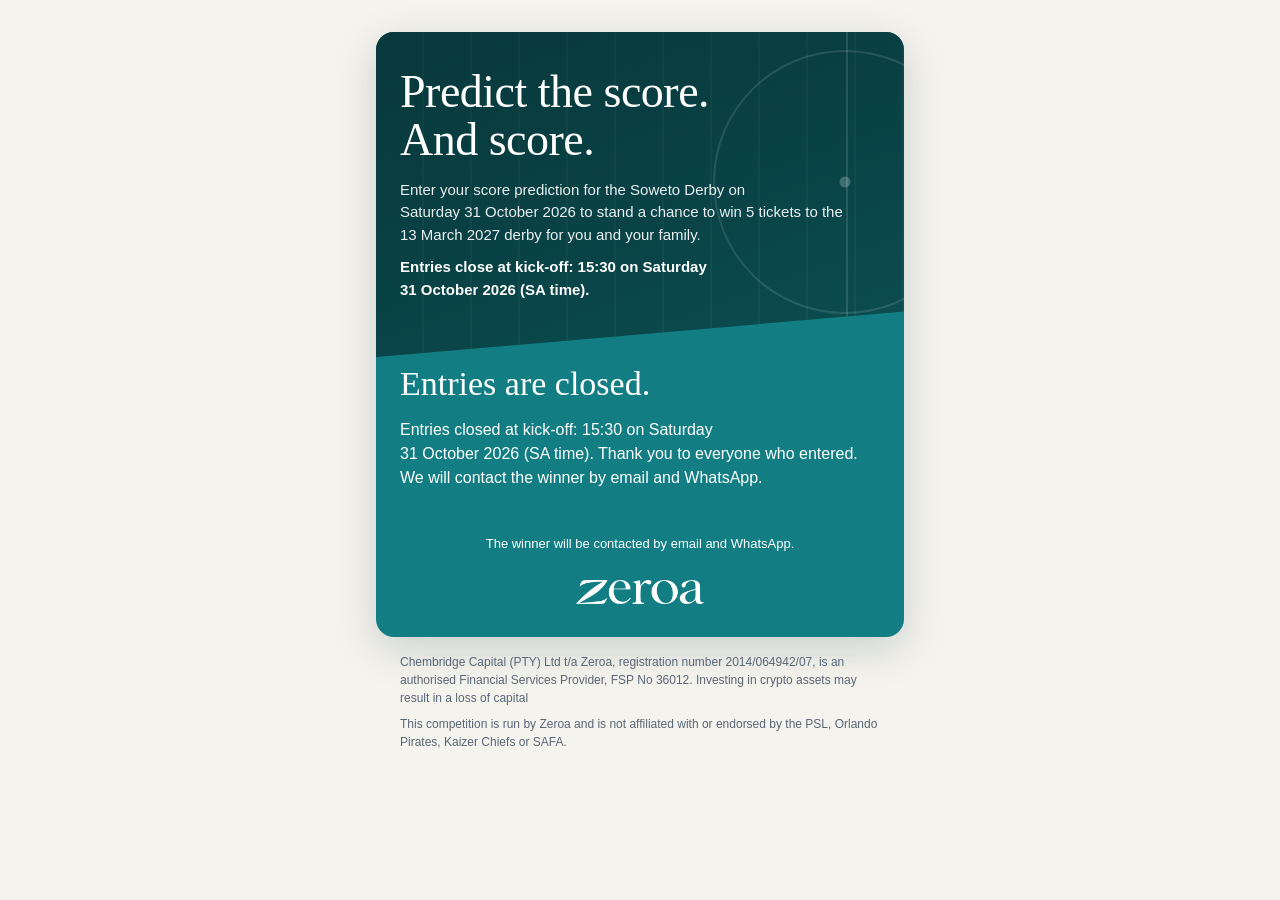
==== commit e65055a9: "v7 launch: rules cut to the essentials, every TBC removed, draft bar off Markus's calls: launch 26 O" ====
--- a/index.html
+++ b/index.html
@@ -1,252 +1,248 @@
-<!DOCTYPE html>
-<html lang="en">
-<head>
-  <meta charset="UTF-8">
-  <meta name="viewport" content="width=device-width, initial-scale=1">
-  <meta name="robots" content="noindex">
-  <title>Predict the score. And score. | Zeroa</title>
-  <meta name="description" content="Predict the full-time score of the Soweto Derby and stand a chance to win 5 tickets to the next Soweto Derby. Free to enter, 18+ only.">
-  <link rel="stylesheet" href="style.css?v=5">
-</head>
-<body>
-  <div class="draft-bar" id="draft-bar">Draft for review. Entries are not recorded yet.</div>
-
-  <div class="shell">
-    <main class="card" id="card">
-
-      <header class="hero">
-        <h1>Predict the score.<br>And score.</h1>
-        <p>Enter your score prediction for the Soweto Derby on Saturday&nbsp;31&nbsp;October&nbsp;2026 to stand a chance to win 5&nbsp;tickets to the next one for you and your&nbsp;family.</p>
-        <p class="closes">Entries close at kick-off: <span class="js-close"></span>.</p>
-      </header>
-
-      <form class="body entry" id="entry" novalidate>
-        <div class="match" role="group" aria-label="Your score prediction" aria-describedby="score-hint">
-          <span class="team home">Orlando Pirates</span>
-          <input class="score" id="f_pirates" required type="text" inputmode="numeric" pattern="[0-9]*" maxlength="2" aria-label="Orlando Pirates goals" autocomplete="off">
-          <span class="dash" aria-hidden="true">-</span>
-          <input class="score" id="f_chiefs" required type="text" inputmode="numeric" pattern="[0-9]*" maxlength="2" aria-label="Kaizer Chiefs goals" autocomplete="off">
-          <span class="team">Kaizer Chiefs</span>
-        </div>
-        <p class="hint" id="score-hint">Full-time score, Saturday 31 October 2026</p>
-        <div class="err" id="e_score">Enter a score for both teams (0 to 20).</div>
-
-        <div class="grid">
-          <div class="field">
-            <label class="lbl" for="f_first">First name</label>
-            <input class="txt" id="f_first" required type="text" autocomplete="given-name" maxlength="60">
-            <div class="err" id="e_first">Enter your first name.</div>
-          </div>
-          <div class="field">
-            <label class="lbl" for="f_last">Last name</label>
-            <input class="txt" id="f_last" required type="text" autocomplete="family-name" maxlength="60">
-            <div class="err" id="e_last">Enter your last name.</div>
-          </div>
-          <div class="field full">
-            <label class="lbl" for="f_email">Email</label>
-            <input class="txt" id="f_email" required type="email" autocomplete="email" maxlength="100">
-            <div class="err" id="e_email">Enter a valid email address.</div>
-          </div>
-          <div class="field full">
-            <label class="lbl" for="f_mobile">Mobile number</label>
-            <input class="txt" id="f_mobile" required type="tel" autocomplete="tel" maxlength="20" placeholder="082 123 4567">
-            <div class="err" id="e_mobile">Enter a South African mobile number.</div>
-          </div>
-        </div>
-
-        <label class="tick"><input type="checkbox" id="f_adult" required><span data-say="adult">I am 18 or older and live in South Africa.</span></label>
-        <div class="err" id="e_adult">You must be 18 or older and live in South Africa to enter.</div>
-        <label class="tick"><input type="checkbox" id="f_rules" required><span data-say="rules">I accept the <a href="rules.html" target="_blank" rel="noopener">competition rules</a>.</span></label>
-        <div class="err" id="e_rules">Tick the box to accept the rules.</div>
-        <label class="tick"><input type="checkbox" id="f_data" required><span data-say="data">I agree that my entry is stored with Zoho in the United States, as set out in <a href="rules.html#privacy" target="_blank" rel="noopener">rule 10</a>.</span></label>
-        <div class="err" id="e_data">Tick the box to agree to where your entry is stored.</div>
-
-        <button type="submit" class="go" id="go">Enter now</button>
-        <div class="err" id="e_send" role="alert">We couldn't confirm your entry. Check your connection and try again. If you have already entered with this email or mobile number, your first entry stands.</div>
-        <p class="notice">Free to enter, one entry per person. Zeroa uses your details to run this competition and contact the winner, and keeps them as the law requires. Read <a href="rules.html#privacy" target="_blank" rel="noopener">how we use your details</a> and our <a href="https://www.zeroa.io/privacy-policy" target="_blank" rel="noopener">privacy policy</a>.</p>
-      </form>
-
-      <section class="done" id="done" tabindex="-1">
-        <h2>You're in.</h2>
-        <p>Your prediction:</p>
-        <div class="pick" id="pick"></div>
-        <p>Entries close at kick-off: <span class="js-close"></span>. If you win, we will contact you by email and WhatsApp within 3 business days of the draw.</p>
-        <p>Only your first entry counts, so there is no need to enter again.</p>
-        <p>You don't need a Zeroa account to enter or to win.</p>
-        <a class="join" href="https://www.zeroa.io/" target="_blank" rel="noopener">Join Zeroa</a>
-      </section>
-
-      <section class="closed" id="closed" tabindex="-1">
-        <h2>Entries are closed.</h2>
-        <p>Entries closed at kick-off: <span class="js-close"></span>. Thank you to everyone who entered. We will contact the winner by email and WhatsApp.</p>
-        <p class="pick" id="result" hidden></p>
-      </section>
-
-      <p class="disclaimer">Winners will be contacted via email and WhatsApp.</p>
-
-      <div class="brand"><img src="zeroa-wordmark.png" alt="Zeroa" width="470" height="90"></div>
-    </main>
-
-    <footer class="foot">
-      <p>Chembridge Capital (PTY) Ltd t/a Zeroa, registration number 2014/064942/07, is an authorised Financial Services Provider, FSP No 36012. Investing in crypto assets may result in a loss of capital</p>
-      <p>This competition is run by Zeroa and is not affiliated with or endorsed by the PSL, Orlando Pirates, Kaizer Chiefs or SAFA.</p>
-    </footer>
-  </div>
-
-  <iframe name="zf_hidden" id="zf_hidden" title="" style="display:none"></iframe>
-
-  <script>
-    // Go-live: replace every TBC here and in rules.html with confirmed wording, then switch DRAFT off. That needs
-    // Adam's sign-off, the reg 11(5) independent overseer and the attorney's view on Lotteries Act s56(a).
-    var CFG = {
-      DRAFT: true,
-      CLOSE_AT: '2026-10-31T15:30:00+02:00',      // kick-off per Pirates, Chiefs and Stadium Management SA (26 Oct); the Zoho form closes itself at the same moment
-      CLOSE_TEXT: '15:30 on Saturday 31\u00a0October\u00a02026\u00a0(SA\u00a0time)',   // non-breaking spaces keep the date on one line
-      CAMPAIGN: 'Soweto Derby 31 Oct 2026',
-      VERSION: 'SOWETO-v5 26 Oct 2026',
-      RESULT: '',     // after the draw (rule 8.4): the official full-time score as 'Pirates-Chiefs', e.g. '2-1'
-      WINNER: '',     // the winner's name, only if the winner agrees to it being shown (rule 8.3)
-      DELETE_AFTER: '31-Mar-2030'   // CRM Delete After: 3 years (rules 10.2 and 11.1) after the 13 Mar 2027 prize match
-    };
-    // Zoho form ZeroaSowetoDerby2026 (portal helloze1), mapped to CRM Competition_Entries; its htmlRecords/submit
-    // address, the HTML perma and the field link names from Share > Embed > HTML & CSS
-    var ZF = {
-      action: 'https://forms.zohopublic.com/helloze1/form/ZeroaSowetoDerby2026/formperma/LdjLZlXxpgjAuLz-WsGTv6Q0yoEVy_QcrQnHkFCcOzg/htmlRecords/submit',
-      perma: 'LdjLZlXxpgjAuLz-WsGTv6Q0yoEVy_QcrQnHkFCcOzg',
-      names: {
-        entry: 'SingleLine', first: 'SingleLine1', last: 'SingleLine2', email: 'Email', mobile: 'PhoneNumber_countrycode',
-        pirates: 'Number', chiefs: 'Number1', adult: 'DecisionBox1', rules: 'DecisionBox2',
-        campaign: 'SingleLine3', version: 'SingleLine7', channel: 'Dropdown',
-        utm_source: 'SingleLine4', utm_medium: 'SingleLine5', utm_campaign: 'SingleLine6',
-        delete_after: 'Date', wording: 'MultiLine', referral: 'SingleLine8'
-      }
-    };
-    // ?ref=<8-character Zeroa referral code> credits a partner: it goes to CRM Referral_Code with the entry and onto
-    // the Join Zeroa link, so a Zeroa sign-up from here is credited too. Kept on the device, so a visitor who scanned
-    // a partner QR and comes back later through a plain link still credits that partner.
-    var REF = (function () {
-      var ok = function (v) { v = (v || '').trim().toUpperCase(); return /^[A-Z0-9]{8}$/.test(v) ? v : ''; };
-      var got = ok(new URLSearchParams(location.search).get('ref'));
-      try { if (got) localStorage.setItem('zeroa-soweto-ref', got); else got = ok(localStorage.getItem('zeroa-soweto-ref')); } catch (e) {}
-      return got;
-    })();
-    var LIVE = /^https:\/\/forms\.zohopublic\.com\//.test(ZF.action) && ZF.perma !== '';
-    var KEY = 'zeroa-soweto-2026-10-31' + (LIVE && !CFG.DRAFT ? '' : '-draft');
-    var OK_MESSAGE = 'zeroa-soweto-ok';   // ok.html sends this once Zoho has accepted the entry and redirected to it
-    // same check the Amone form uses: anything that passes here, Zoho also accepts (tested 30 Sep)
-    var EMAIL = /^[^@\s,]+@([A-Za-z0-9]([A-Za-z0-9-]*[A-Za-z0-9])?\.)+[A-Za-z]{2,}$/;
-
-    var $ = function (id) { return document.getElementById(id); };
-    if (CFG.DRAFT || !LIVE || document.querySelector('.tbc')) document.body.classList.add('draft');
-    if (LIVE) $('draft-bar').textContent = 'Draft for review. Test entries are recorded.';
-    Array.prototype.forEach.call(document.querySelectorAll('.js-close'), function (el) { el.textContent = CFG.CLOSE_TEXT; });
-    if (REF) document.querySelector('.join').href = 'https://www.zeroa.io/?ref=' + REF;
-    // rule 8.4: once CFG.RESULT is set, the closed view shows the official score and that a winner has been drawn
-    var score = /^(\d{1,2})-(\d{1,2})$/.exec(CFG.RESULT);
-    if (score) {
-      $('result').textContent = 'Full-time score: Orlando Pirates ' + score[1] + ' - ' + score[2] + ' Kaizer Chiefs. The winner has been drawn'
-        + (CFG.WINNER ? ': ' + CFG.WINNER + '.' : ' and is being contacted by email and WhatsApp.');
-      $('result').hidden = false;
-    }
-
-    function store(get, value) {
-      try { if (get) return JSON.parse(localStorage.getItem(KEY)); localStorage.setItem(KEY, JSON.stringify(value)); } catch (e) {}
-      return null;
-    }
-    function isClosed() { return Date.now() >= new Date(CFG.CLOSE_AT).getTime(); }
-    function show(state) { $('card').className = 'card' + (state ? ' state-' + state : ''); if (state) $(state).focus(); }
-    function showDone(p, c) { $('pick').textContent = 'Orlando Pirates ' + p + ' - ' + c + ' Kaizer Chiefs'; show('done'); }
-
-    // 082 123 4567, 0821234567, 821234567, +27 82 123 4567, +27 (0)82 123 4567, 0027821234567 and 27821234567 all
-    // become +27821234567; landlines, 0800, 086x and 087 numbers are refused
-    function mobile(raw) {
-      var d = raw.replace(/[\s\-().]/g, '').replace(/^00/, '+').replace(/^\+?270/, '0');
-      if (/^0(6\d|7\d|8[1-5])\d{7}$/.test(d)) return '+27' + d.slice(1);
-      if (/^(6\d|7\d|8[1-5])\d{7}$/.test(d)) return '+27' + d;
-      if (/^\+?27(6\d|7\d|8[1-5])\d{7}$/.test(d)) return '+' + d.replace(/^\+/, '');
-      return '';
-    }
-    function goals(el) { var v = el.value.trim(); return /^\d{1,2}$/.test(v) && +v <= 20 ? String(+v) : ''; }
-    function mark(id, ok, els) {
-      $('e_' + id).classList.toggle('show', !ok);
-      (els || [$('f_' + id)]).forEach(function (el) {
-        if (el.type !== 'checkbox') el.classList.toggle('bad', !ok);
-        el.setAttribute('aria-invalid', ok ? 'false' : 'true');
-        if (ok) el.removeAttribute('aria-describedby'); else el.setAttribute('aria-describedby', 'e_' + id);
-      });
-      return ok;
-    }
-    function say(name) { return document.querySelector('[data-say="' + name + '"]').textContent.replace(/\s+/g, ' ').trim(); }
-
-    // Posts through the hidden frame and waits for Zoho's thank-you redirect to land on ok.html. A duplicate email or
-    // mobile, a closed form or a bad field gets a Zoho error page instead, so no message arrives and the visitor is told.
-    function send(fields, done, fail) {
-      var frame = $('zf_hidden'), timer;
-      function finish(ok) { clearTimeout(timer); window.removeEventListener('message', listen); ok ? done() : fail(); }
-      function listen(ev) { if (ev.source === frame.contentWindow && ev.data === OK_MESSAGE) finish(true); }
-      window.addEventListener('message', listen);
-      timer = setTimeout(function () { finish(false); }, 20000);
-      var f = document.createElement('form');
-      f.method = 'POST'; f.action = ZF.action; f.target = 'zf_hidden'; f.style.display = 'none';
-      function add(name, value) { var i = document.createElement('input'); i.type = 'hidden'; i.name = name; i.value = value; f.appendChild(i); }
-      add('formperma', ZF.perma);
-      add('zf_redirect_url', new URL('ok.html', location.href).href);
-      Object.keys(fields).forEach(function (k) { if (fields[k] !== null) add(ZF.names[k], fields[k]); });
-      document.body.appendChild(f); f.submit(); f.remove();
-    }
-
-    $('entry').addEventListener('submit', function (ev) {
-      ev.preventDefault();
-      if (isClosed()) { show('closed'); return; }
-      $('e_send').classList.remove('show');
-      var p = goals($('f_pirates')), c = goals($('f_chiefs'));
-      var first = $('f_first').value.trim(), last = $('f_last').value.trim();
-      var email = $('f_email').value.trim(), mob = mobile($('f_mobile').value);
-      var ok = mark('score', p !== '' && c !== '', [$('f_pirates'), $('f_chiefs')])
-        & mark('first', !!first) & mark('last', !!last) & mark('email', EMAIL.test(email)) & mark('mobile', !!mob)
-        & mark('adult', $('f_adult').checked) & mark('rules', $('f_rules').checked) & mark('data', $('f_data').checked);
-      if (!ok) { document.querySelector('[aria-invalid="true"]').focus(); return; }
-
-      var q = new URLSearchParams(location.search);
-      var param = function (k) { return (q.get(k) || '').slice(0, 100); };
-      var fields = {
-        // CRM has no score fields yet, so the record name carries the prediction
-        entry: (first + ' ' + last).slice(0, 90) + ' | Pirates ' + p + '-' + c + ' Chiefs',
-        first: first, last: last, email: email, mobile: mob, pirates: p, chiefs: c,
-        adult: 'on', rules: 'on',   // Zoho rejects a tick sent as anything but "on"
-        campaign: CFG.CAMPAIGN, version: CFG.VERSION,
-        channel: param('utm_medium').toLowerCase() === 'qr' ? 'QR' : 'Link',
-        utm_source: param('utm_source'), utm_medium: param('utm_medium'), utm_campaign: param('utm_campaign'),
-        delete_after: CFG.DELETE_AFTER,
-        referral: REF || null,
-        // the exact wording each person agreed to, kept with their entry; the data tick (POPIA s72(1)(b) consent to
-        // US storage) has no Zoho field of its own, so this record is its proof
-        wording: [CFG.VERSION, 'Ticked: ' + say('adult'), 'Ticked: ' + say('rules'), 'Ticked: ' + say('data')].join('\n')
-      };
-      function done() { store(false, { p: p, c: c, at: new Date().toISOString() }); showDone(p, c); }
-      if (!LIVE) { done(); return; }
-      var go = $('go');
-      go.disabled = true; go.textContent = 'Sending...';
-      send(fields, done, function () {
-        go.disabled = false; go.textContent = 'Enter now';
-        $('e_send').classList.add('show');
-        go.focus();
-      });
-    });
-
-    // keep the score boxes to digits
-    ['f_pirates', 'f_chiefs'].forEach(function (id) {
-      $(id).addEventListener('input', function () { this.value = this.value.replace(/\D/g, '').slice(0, 2); });
-    });
-
-    // ?new=1 lets a tester enter again from the same device
-    var seen = new URLSearchParams(location.search).get('new') === '1' ? null : store(true);
-    if (isClosed()) $('card').className = 'card state-closed';
-    else if (seen && seen.p !== undefined) showDone(seen.p, seen.c);
-
-    // a page left open switches to closed at kick-off; the submit handler and the Zoho form also refuse late entries
-    var left = new Date(CFG.CLOSE_AT).getTime() - Date.now();
-    if (left > 0 && left < 2147483647) setTimeout(function () { if (!/state-done/.test($('card').className)) show('closed'); }, left);
-  </script>
-</body>
-</html>
+<!DOCTYPE html>
+<html lang="en">
+<head>
+  <meta charset="UTF-8">
+  <meta name="viewport" content="width=device-width, initial-scale=1">
+  <meta name="robots" content="noindex">
+  <title>Predict the score. And score. | Zeroa</title>
+  <meta name="description" content="Predict the full-time score of the Soweto Derby and stand a chance to win 5 tickets to the Soweto Derby on 13 March 2027. Free to enter, 18+ only.">
+  <link rel="stylesheet" href="style.css?v=5">
+</head>
+<body>
+  <div class="draft-bar" id="draft-bar">Draft for review. Entries are not recorded yet.</div>
+
+  <div class="shell">
+    <main class="card" id="card">
+
+      <header class="hero">
+        <h1>Predict the score.<br>And score.</h1>
+        <p>Enter your score prediction for the Soweto Derby on Saturday&nbsp;31&nbsp;October&nbsp;2026 to stand a chance to win 5&nbsp;tickets to the 13&nbsp;March&nbsp;2027 derby for you and your&nbsp;family.</p>
+        <p class="closes">Entries close at kick-off: <span class="js-close"></span>.</p>
+      </header>
+
+      <form class="body entry" id="entry" novalidate>
+        <div class="match" role="group" aria-label="Your score prediction" aria-describedby="score-hint">
+          <span class="team home">Orlando Pirates</span>
+          <input class="score" id="f_pirates" required type="text" inputmode="numeric" pattern="[0-9]*" maxlength="2" aria-label="Orlando Pirates goals" autocomplete="off">
+          <span class="dash" aria-hidden="true">-</span>
+          <input class="score" id="f_chiefs" required type="text" inputmode="numeric" pattern="[0-9]*" maxlength="2" aria-label="Kaizer Chiefs goals" autocomplete="off">
+          <span class="team">Kaizer Chiefs</span>
+        </div>
+        <p class="hint" id="score-hint">Full-time score, Saturday 31 October 2026</p>
+        <div class="err" id="e_score">Enter a score for both teams (0 to 20).</div>
+
+        <div class="grid">
+          <div class="field">
+            <label class="lbl" for="f_first">First name</label>
+            <input class="txt" id="f_first" required type="text" autocomplete="given-name" maxlength="60">
+            <div class="err" id="e_first">Enter your first name.</div>
+          </div>
+          <div class="field">
+            <label class="lbl" for="f_last">Last name</label>
+            <input class="txt" id="f_last" required type="text" autocomplete="family-name" maxlength="60">
+            <div class="err" id="e_last">Enter your last name.</div>
+          </div>
+          <div class="field full">
+            <label class="lbl" for="f_email">Email</label>
+            <input class="txt" id="f_email" required type="email" autocomplete="email" maxlength="100">
+            <div class="err" id="e_email">Enter a valid email address.</div>
+          </div>
+          <div class="field full">
+            <label class="lbl" for="f_mobile">Mobile number</label>
+            <input class="txt" id="f_mobile" required type="tel" autocomplete="tel" maxlength="20" placeholder="082 123 4567">
+            <div class="err" id="e_mobile">Enter a South African mobile number.</div>
+          </div>
+        </div>
+
+        <label class="tick"><input type="checkbox" id="f_adult" required><span data-say="adult">I am 18 or older and live in South Africa.</span></label>
+        <div class="err" id="e_adult">You must be 18 or older and live in South Africa to enter.</div>
+        <label class="tick"><input type="checkbox" id="f_rules" required><span data-say="rules">I accept the <a href="rules.html" target="_blank" rel="noopener">competition rules</a>.</span></label>
+        <div class="err" id="e_rules">Tick the box to accept the rules.</div>
+
+        <button type="submit" class="go" id="go">Enter now</button>
+        <div class="err" id="e_send" role="alert">We couldn't confirm your entry. Check your connection and try again. If you have already entered with this email or mobile number, your first entry stands.</div>
+        <p class="notice">Free to enter, one entry per person. Zeroa uses your details to run this competition and contact the winner, and keeps them as the law requires. Read <a href="rules.html#privacy" target="_blank" rel="noopener">how we use your details</a> and our <a href="https://www.zeroa.io/privacy-policy" target="_blank" rel="noopener">privacy policy</a>.</p>
+      </form>
+
+      <section class="done" id="done" tabindex="-1">
+        <h2>You're in.</h2>
+        <p>Your prediction:</p>
+        <div class="pick" id="pick"></div>
+        <p>Entries close at kick-off: <span class="js-close"></span>. If you win, we will contact you by email and WhatsApp within 3 business days of the draw.</p>
+        <p>Only your first entry counts, so there is no need to enter again.</p>
+        <p>You don't need a Zeroa account to enter or to win.</p>
+        <a class="join" href="https://www.zeroa.io/" target="_blank" rel="noopener">Join Zeroa</a>
+      </section>
+
+      <section class="closed" id="closed" tabindex="-1">
+        <h2>Entries are closed.</h2>
+        <p>Entries closed at kick-off: <span class="js-close"></span>. Thank you to everyone who entered. We will contact the winner by email and WhatsApp.</p>
+        <p class="pick" id="result" hidden></p>
+      </section>
+
+      <p class="disclaimer">The winner will be contacted by email and WhatsApp.</p>
+
+      <div class="brand"><img src="zeroa-wordmark.png" alt="Zeroa" width="470" height="90"></div>
+    </main>
+
+    <footer class="foot">
+      <p>Chembridge Capital (PTY) Ltd t/a Zeroa, registration number 2014/064942/07, is an authorised Financial Services Provider, FSP No 36012. Investing in crypto assets may result in a loss of capital</p>
+      <p>This competition is run by Zeroa and is not affiliated with or endorsed by the PSL, Orlando Pirates, Kaizer Chiefs or SAFA.</p>
+    </footer>
+  </div>
+
+  <iframe name="zf_hidden" id="zf_hidden" title="" style="display:none"></iframe>
+
+  <script>
+    // launched 26 Oct 2026 (Markus); DRAFT true brings back the review bar and keeps entries on a separate device key
+    var CFG = {
+      DRAFT: false,
+      CLOSE_AT: '2026-10-31T15:30:00+02:00',      // kick-off per Pirates, Chiefs and Stadium Management SA (26 Oct); the Zoho form closes itself at the same moment
+      CLOSE_TEXT: '15:30 on Saturday 31\u00a0October\u00a02026\u00a0(SA\u00a0time)',   // non-breaking spaces keep the date on one line
+      CAMPAIGN: 'Soweto Derby 31 Oct 2026',
+      VERSION: 'SOWETO-v7 26 Oct 2026',
+      RESULT: '',     // after the draw (rule 8.4): the official full-time score as 'Pirates-Chiefs', e.g. '2-1'
+      WINNER: '',     // the winner's name, only if the winner agrees to it being shown (rule 8.3)
+      DELETE_AFTER: '31-Mar-2030'   // CRM Delete After: 3 years (rule 10.1) after the 13 Mar 2027 prize match
+    };
+    // Zoho form ZeroaSowetoDerby2026 (portal helloze1), mapped to CRM Competition_Entries; its htmlRecords/submit
+    // address, the HTML perma and the field link names from Share > Embed > HTML & CSS
+    var ZF = {
+      action: 'https://forms.zohopublic.com/helloze1/form/ZeroaSowetoDerby2026/formperma/LdjLZlXxpgjAuLz-WsGTv6Q0yoEVy_QcrQnHkFCcOzg/htmlRecords/submit',
+      perma: 'LdjLZlXxpgjAuLz-WsGTv6Q0yoEVy_QcrQnHkFCcOzg',
+      names: {
+        entry: 'SingleLine', first: 'SingleLine1', last: 'SingleLine2', email: 'Email', mobile: 'PhoneNumber_countrycode',
+        pirates: 'Number', chiefs: 'Number1', adult: 'DecisionBox1', rules: 'DecisionBox2',
+        campaign: 'SingleLine3', version: 'SingleLine7', channel: 'Dropdown',
+        utm_source: 'SingleLine4', utm_medium: 'SingleLine5', utm_campaign: 'SingleLine6',
+        delete_after: 'Date', wording: 'MultiLine', referral: 'SingleLine8'
+      }
+    };
+    // ?ref=<8-character Zeroa referral code> credits a partner: it goes to CRM Referral_Code with the entry and onto
+    // the Join Zeroa link, so a Zeroa sign-up from here is credited too. Kept on the device, so a visitor who scanned
+    // a partner QR and comes back later through a plain link still credits that partner.
+    var REF = (function () {
+      var ok = function (v) { v = (v || '').trim().toUpperCase(); return /^[A-Z0-9]{8}$/.test(v) ? v : ''; };
+      var got = ok(new URLSearchParams(location.search).get('ref'));
+      try { if (got) localStorage.setItem('zeroa-soweto-ref', got); else got = ok(localStorage.getItem('zeroa-soweto-ref')); } catch (e) {}
+      return got;
+    })();
+    var LIVE = /^https:\/\/forms\.zohopublic\.com\//.test(ZF.action) && ZF.perma !== '';
+    var KEY = 'zeroa-soweto-2026-10-31' + (LIVE && !CFG.DRAFT ? '' : '-draft');
+    var OK_MESSAGE = 'zeroa-soweto-ok';   // ok.html sends this once Zoho has accepted the entry and redirected to it
+    // same check the Amone form uses: anything that passes here, Zoho also accepts (tested 30 Sep)
+    var EMAIL = /^[^@\s,]+@([A-Za-z0-9]([A-Za-z0-9-]*[A-Za-z0-9])?\.)+[A-Za-z]{2,}$/;
+
+    var $ = function (id) { return document.getElementById(id); };
+    if (CFG.DRAFT || !LIVE || document.querySelector('.tbc')) document.body.classList.add('draft');
+    if (LIVE) $('draft-bar').textContent = 'Draft for review. Test entries are recorded.';
+    Array.prototype.forEach.call(document.querySelectorAll('.js-close'), function (el) { el.textContent = CFG.CLOSE_TEXT; });
+    if (REF) document.querySelector('.join').href = 'https://www.zeroa.io/?ref=' + REF;
+    // rule 8.4: once CFG.RESULT is set, the closed view shows the official score and that a winner has been drawn
+    var score = /^(\d{1,2})-(\d{1,2})$/.exec(CFG.RESULT);
+    if (score) {
+      $('result').textContent = 'Full-time score: Orlando Pirates ' + score[1] + ' - ' + score[2] + ' Kaizer Chiefs. The winner has been drawn'
+        + (CFG.WINNER ? ': ' + CFG.WINNER + '.' : ' and is being contacted by email and WhatsApp.');
+      $('result').hidden = false;
+    }
+
+    function store(get, value) {
+      try { if (get) return JSON.parse(localStorage.getItem(KEY)); localStorage.setItem(KEY, JSON.stringify(value)); } catch (e) {}
+      return null;
+    }
+    function isClosed() { return Date.now() >= new Date(CFG.CLOSE_AT).getTime(); }
+    function show(state) { $('card').className = 'card' + (state ? ' state-' + state : ''); if (state) $(state).focus(); }
+    function showDone(p, c) { $('pick').textContent = 'Orlando Pirates ' + p + ' - ' + c + ' Kaizer Chiefs'; show('done'); }
+
+    // 082 123 4567, 0821234567, 821234567, +27 82 123 4567, +27 (0)82 123 4567, 0027821234567 and 27821234567 all
+    // become +27821234567; landlines, 0800, 086x and 087 numbers are refused
+    function mobile(raw) {
+      var d = raw.replace(/[\s\-().]/g, '').replace(/^00/, '+').replace(/^\+?270/, '0');
+      if (/^0(6\d|7\d|8[1-5])\d{7}$/.test(d)) return '+27' + d.slice(1);
+      if (/^(6\d|7\d|8[1-5])\d{7}$/.test(d)) return '+27' + d;
+      if (/^\+?27(6\d|7\d|8[1-5])\d{7}$/.test(d)) return '+' + d.replace(/^\+/, '');
+      return '';
+    }
+    function goals(el) { var v = el.value.trim(); return /^\d{1,2}$/.test(v) && +v <= 20 ? String(+v) : ''; }
+    function mark(id, ok, els) {
+      $('e_' + id).classList.toggle('show', !ok);
+      (els || [$('f_' + id)]).forEach(function (el) {
+        if (el.type !== 'checkbox') el.classList.toggle('bad', !ok);
+        el.setAttribute('aria-invalid', ok ? 'false' : 'true');
+        if (ok) el.removeAttribute('aria-describedby'); else el.setAttribute('aria-describedby', 'e_' + id);
+      });
+      return ok;
+    }
+    function say(name) { return document.querySelector('[data-say="' + name + '"]').textContent.replace(/\s+/g, ' ').trim(); }
+
+    // Posts through the hidden frame and waits for Zoho's thank-you redirect to land on ok.html. A duplicate email or
+    // mobile, a closed form or a bad field gets a Zoho error page instead, so no message arrives and the visitor is told.
+    function send(fields, done, fail) {
+      var frame = $('zf_hidden'), timer;
+      function finish(ok) { clearTimeout(timer); window.removeEventListener('message', listen); ok ? done() : fail(); }
+      function listen(ev) { if (ev.source === frame.contentWindow && ev.data === OK_MESSAGE) finish(true); }
+      window.addEventListener('message', listen);
+      timer = setTimeout(function () { finish(false); }, 20000);
+      var f = document.createElement('form');
+      f.method = 'POST'; f.action = ZF.action; f.target = 'zf_hidden'; f.style.display = 'none';
+      function add(name, value) { var i = document.createElement('input'); i.type = 'hidden'; i.name = name; i.value = value; f.appendChild(i); }
+      add('formperma', ZF.perma);
+      add('zf_redirect_url', new URL('ok.html', location.href).href);
+      Object.keys(fields).forEach(function (k) { if (fields[k] !== null) add(ZF.names[k], fields[k]); });
+      document.body.appendChild(f); f.submit(); f.remove();
+    }
+
+    $('entry').addEventListener('submit', function (ev) {
+      ev.preventDefault();
+      if (isClosed()) { show('closed'); return; }
+      $('e_send').classList.remove('show');
+      var p = goals($('f_pirates')), c = goals($('f_chiefs'));
+      var first = $('f_first').value.trim(), last = $('f_last').value.trim();
+      var email = $('f_email').value.trim(), mob = mobile($('f_mobile').value);
+      var ok = mark('score', p !== '' && c !== '', [$('f_pirates'), $('f_chiefs')])
+        & mark('first', !!first) & mark('last', !!last) & mark('email', EMAIL.test(email)) & mark('mobile', !!mob)
+        & mark('adult', $('f_adult').checked) & mark('rules', $('f_rules').checked);
+      if (!ok) { document.querySelector('[aria-invalid="true"]').focus(); return; }
+
+      var q = new URLSearchParams(location.search);
+      var param = function (k) { return (q.get(k) || '').slice(0, 100); };
+      var fields = {
+        // CRM has no score fields yet, so the record name carries the prediction
+        entry: (first + ' ' + last).slice(0, 90) + ' | Pirates ' + p + '-' + c + ' Chiefs',
+        first: first, last: last, email: email, mobile: mob, pirates: p, chiefs: c,
+        adult: 'on', rules: 'on',   // Zoho rejects a tick sent as anything but "on"
+        campaign: CFG.CAMPAIGN, version: CFG.VERSION,
+        channel: param('utm_medium').toLowerCase() === 'qr' ? 'QR' : 'Link',
+        utm_source: param('utm_source'), utm_medium: param('utm_medium'), utm_campaign: param('utm_campaign'),
+        delete_after: CFG.DELETE_AFTER,
+        referral: REF || null,
+        // the exact wording each person agreed to, kept with their entry
+        wording: [CFG.VERSION, 'Ticked: ' + say('adult'), 'Ticked: ' + say('rules')].join('\n')
+      };
+      function done() { store(false, { p: p, c: c, at: new Date().toISOString() }); showDone(p, c); }
+      if (!LIVE) { done(); return; }
+      var go = $('go');
+      go.disabled = true; go.textContent = 'Sending...';
+      send(fields, done, function () {
+        go.disabled = false; go.textContent = 'Enter now';
+        $('e_send').classList.add('show');
+        go.focus();
+      });
+    });
+
+    // keep the score boxes to digits
+    ['f_pirates', 'f_chiefs'].forEach(function (id) {
+      $(id).addEventListener('input', function () { this.value = this.value.replace(/\D/g, '').slice(0, 2); });
+    });
+
+    // ?new=1 lets a tester enter again from the same device
+    var seen = new URLSearchParams(location.search).get('new') === '1' ? null : store(true);
+    if (isClosed()) $('card').className = 'card state-closed';
+    else if (seen && seen.p !== undefined) showDone(seen.p, seen.c);
+
+    // a page left open switches to closed at kick-off; the submit handler and the Zoho form also refuse late entries
+    var left = new Date(CFG.CLOSE_AT).getTime() - Date.now();
+    if (left > 0 && left < 2147483647) setTimeout(function () { if (!/state-done/.test($('card').className)) show('closed'); }, left);
+  </script>
+</body>
+</html>
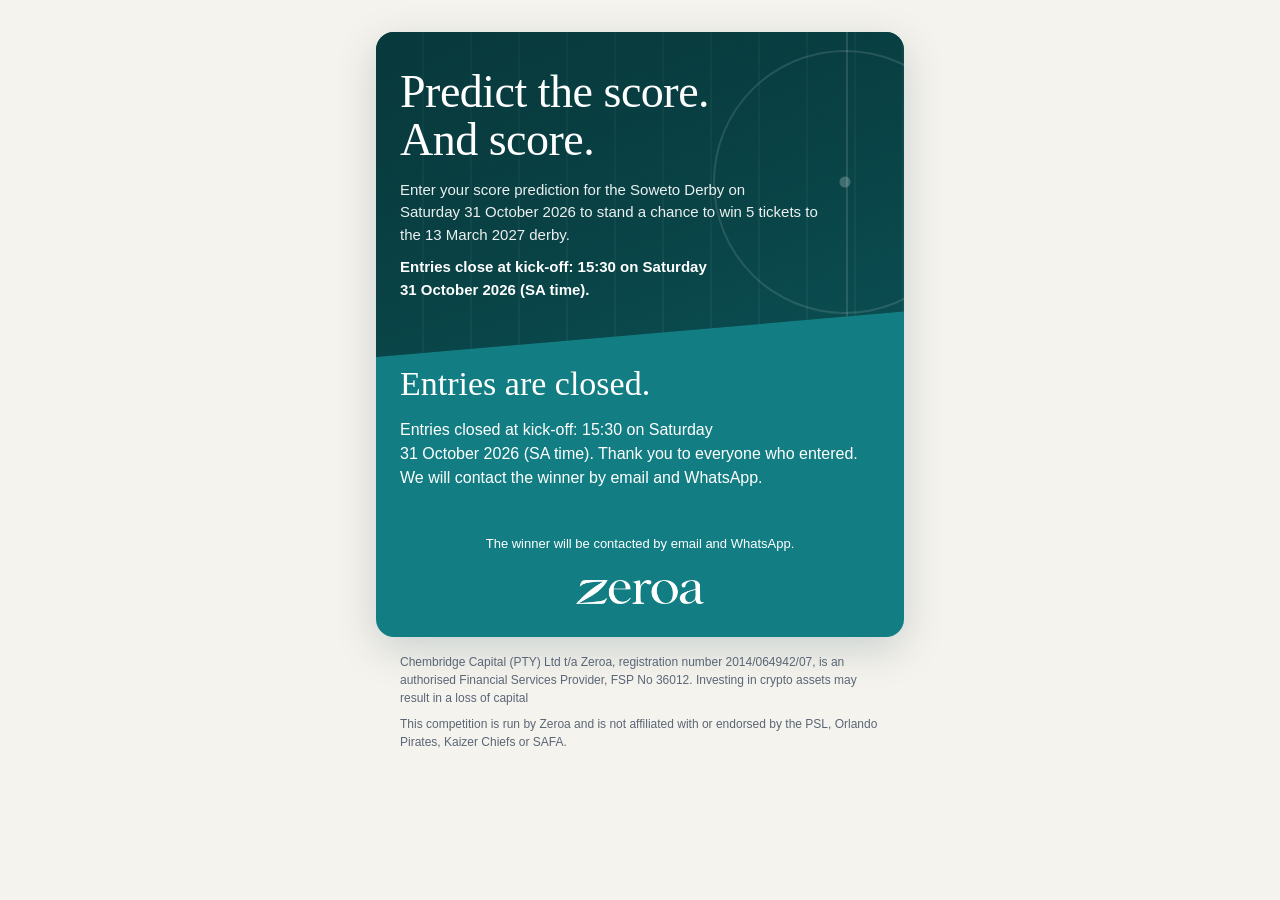
==== commit eb12a612: "Hero: drop "for you and your family" (Markus's call) Co-Authored-By: Claude Opus 5.5 <noreply@anthro" ====
--- a/index.html
+++ b/index.html
@@ -16,7 +16,7 @@
 
       <header class="hero">
         <h1>Predict the score.<br>And score.</h1>
-        <p>Enter your score prediction for the Soweto Derby on Saturday&nbsp;31&nbsp;October&nbsp;2026 to stand a chance to win 5&nbsp;tickets to the 13&nbsp;March&nbsp;2027 derby for you and your&nbsp;family.</p>
+        <p>Enter your score prediction for the Soweto Derby on Saturday&nbsp;31&nbsp;October&nbsp;2026 to stand a chance to win 5&nbsp;tickets to the 13&nbsp;March&nbsp;2027&nbsp;derby.</p>
         <p class="closes">Entries close at kick-off: <span class="js-close"></span>.</p>
       </header>
 
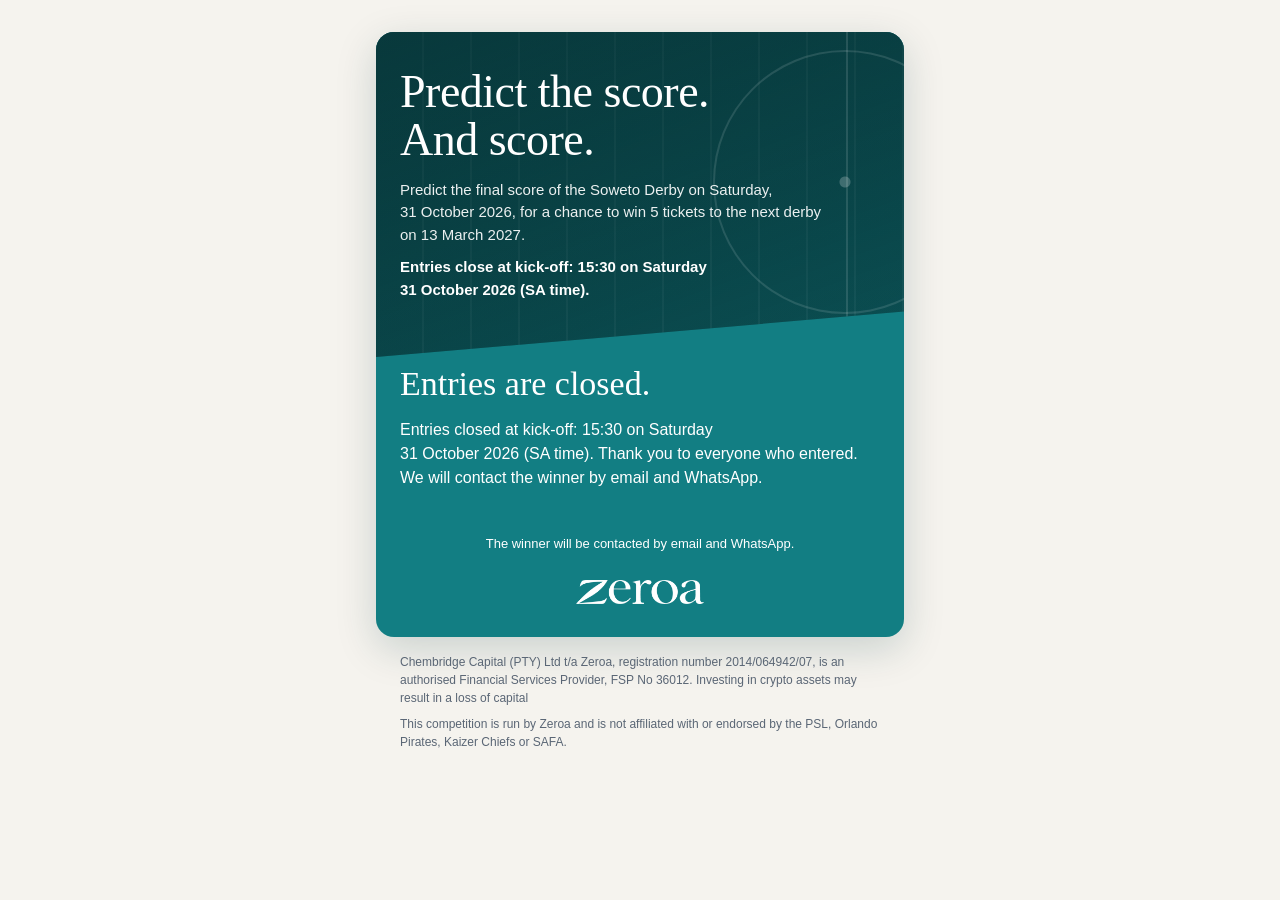
==== commit 7dac96cd: "Hero: Markus's copy Co-Authored-By: Claude Opus 5.5 <noreply@anthropic.com>" ====
--- a/index.html
+++ b/index.html
@@ -16,7 +16,7 @@
 
       <header class="hero">
         <h1>Predict the score.<br>And score.</h1>
-        <p>Enter your score prediction for the Soweto Derby on Saturday&nbsp;31&nbsp;October&nbsp;2026 to stand a chance to win 5&nbsp;tickets to the 13&nbsp;March&nbsp;2027&nbsp;derby.</p>
+        <p>Predict the final score of the Soweto Derby on Saturday, 31&nbsp;October&nbsp;2026, for a chance to win 5&nbsp;tickets to the next derby on 13&nbsp;March&nbsp;2027.</p>
         <p class="closes">Entries close at kick-off: <span class="js-close"></span>.</p>
       </header>
 
